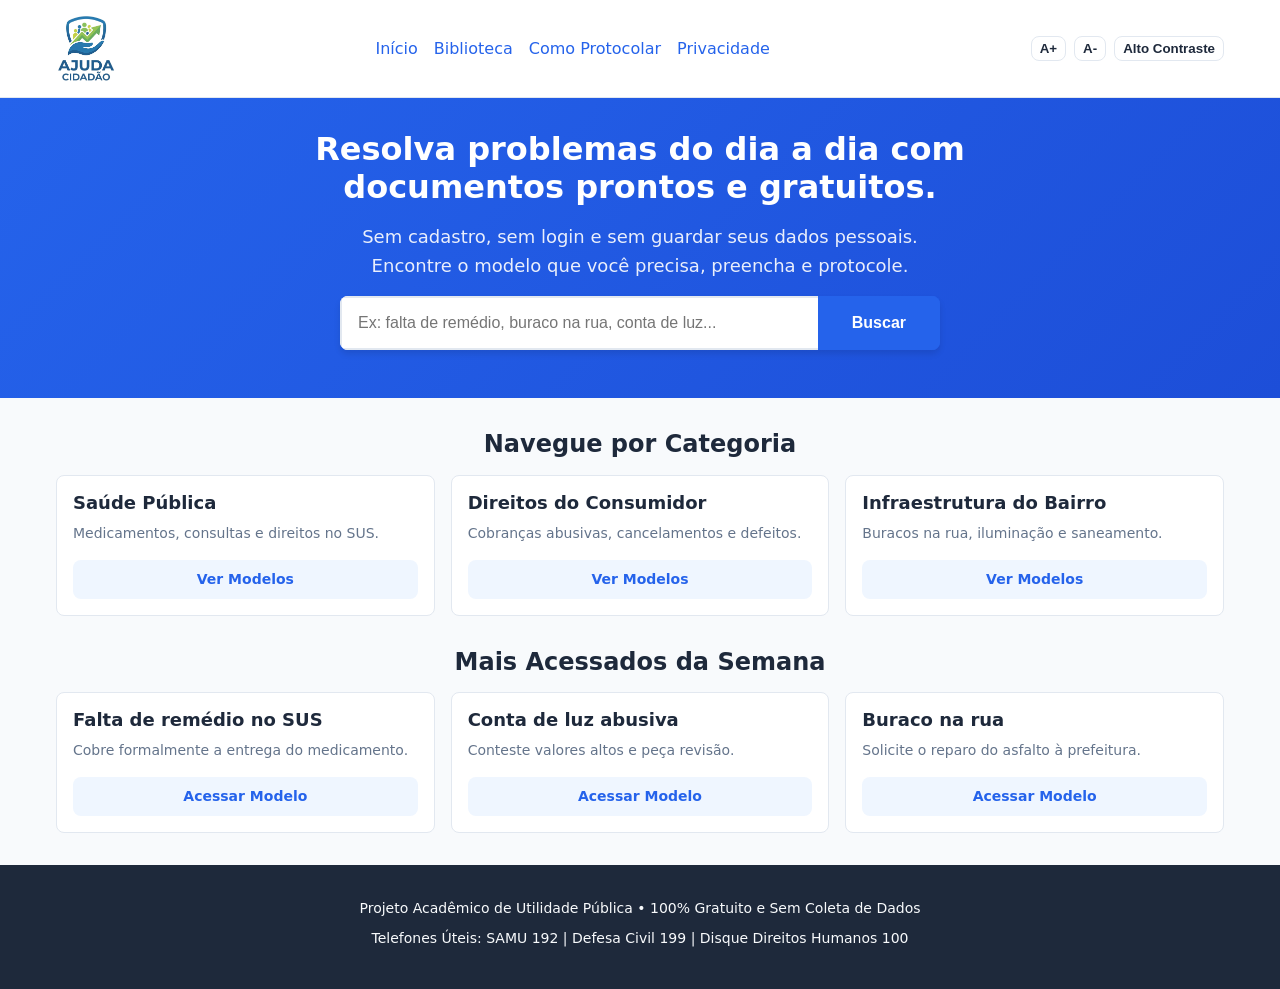
==== index.html @ ff30f955 "first commit" ====
<!DOCTYPE html>
<html lang="pt-BR">
<head>
    <meta charset="UTF-8">
    <meta name="viewport" content="width=device-width, initial-scale=1.0">
    <title>Ajuda Cidadão - Documentos Prontos e Gratuitos</title>
    <meta name="description" content="Resolva problemas do dia a dia com modelos de documentos prontos e gratuitos. Sem cadastro, sem juridiquês.">
    
    <!-- CSS -->
    <link rel="stylesheet" href="css/base.css">
    <link rel="stylesheet" href="css/layout.css">
    <link rel="stylesheet" href="css/componentes.css">
    <link rel="stylesheet" href="css/home.css">
</head>
<body>

    <!-- CABEÇALHO PADRÃO -->
    <header class="cabecalho">
        <div class="cabecalho-conteudo">
            <a href="index.html" class="logo" aria-label="Página inicial do Ajuda Cidadão">
                <img src="assets/icons/logo.jpg" alt="Ajuda Cidadão" class="logo-img">
            </a>
            
            <nav class="menu-principal" aria-label="Navegação principal">
                <a href="index.html">Início</a>
                <a href="biblioteca.html">Biblioteca</a>
                <a href="guia-protocolo.html">Como Protocolar</a>
                <a href="sobre.html">Privacidade</a>
            </nav>

            <div class="barra-acessibilidade" aria-label="Controles de acessibilidade">
                <button id="btn-aumentar-fonte" title="Aumentar fonte">A+</button>
                <button id="btn-diminuir-fonte" title="Diminuir fonte">A-</button>
                <button id="btn-alto-contraste" title="Alternar alto contraste">Alto Contraste</button>
            </div>
        </div>
    </header>

    <!-- CONTEÚDO PRINCIPAL -->
    <main>
        <!-- SEÇÃO HERO -->
        <section class="hero">
            <h1>Resolva problemas do dia a dia com documentos prontos e gratuitos.</h1>
            <p>Sem cadastro, sem login e sem guardar seus dados pessoais. Encontre o modelo que você precisa, preencha e protocole.</p>
            
            <div class="busca-container">
                <label for="campo-busca" class="sr-only">O que você precisa resolver?</label>
                <input type="text" id="campo-busca" placeholder="Ex: falta de remédio, buraco na rua, conta de luz...">
                <button type="button" aria-label="Buscar">Buscar</button>
            </div>
        </section>

        <!-- SEÇÃO DE CATEGORIAS -->
        <h2 class="secao-titulo">Navegue por Categoria</h2>
        <section class="grid-categorias">
            <a href="biblioteca.html?cat=saude" class="card">
                <h3>Saúde Pública</h3>
                <p>Medicamentos, consultas e direitos no SUS.</p>
                <span class="btn-card">Ver Modelos</span>
            </a>
            <a href="biblioteca.html?cat=consumidor" class="card">
                <h3>Direitos do Consumidor</h3>
                <p>Cobranças abusivas, cancelamentos e defeitos.</p>
                <span class="btn-card">Ver Modelos</span>
            </a>
            <a href="biblioteca.html?cat=bairro" class="card">
                <h3>Infraestrutura do Bairro</h3>
                <p>Buracos na rua, iluminação e saneamento.</p>
                <span class="btn-card">Ver Modelos</span>
            </a>
        </section>

        <!-- SEÇÃO MAIS ACESSADOS -->
        <h2 class="secao-titulo">Mais Acessados da Semana</h2>
        <section class="grid-atalhos">
            <a href="documento.html?id=saude-medicamento-sus" class="card">
                <h3>Falta de remédio no SUS</h3>
                <p>Cobre formalmente a entrega do medicamento.</p>
                <span class="btn-card">Acessar Modelo</span>
            </a>
            <a href="documento.html?id=consumidor-cobranca-abusiva" class="card">
                <h3>Conta de luz abusiva</h3>
                <p>Conteste valores altos e peça revisão.</p>
                <span class="btn-card">Acessar Modelo</span>
            </a>
            <a href="documento.html?id=bairro-tapa-buraco" class="card">
                <h3>Buraco na rua</h3>
                <p>Solicite o reparo do asfalto à prefeitura.</p>
                <span class="btn-card">Acessar Modelo</span>
            </a>
        </section>

    </main>

    <!-- RODAPÉ PADRÃO -->
    <footer class="rodape">
        <p>Projeto Acadêmico de Utilidade Pública • 100% Gratuito e Sem Coleta de Dados</p>
        <p>Telefones Úteis: SAMU 192 | Defesa Civil 199 | Disque Direitos Humanos 100</p>
    </footer>

    <!-- JS -->
    <script src="js/app.js"></script>
    <script src="js/home.js"></script>
</body>
</body>
</html>
---- css/base.css ----
/* ================================================================
   BASE — RESET E ESTILOS FUNDAMENTAIS
   
   O que faz: Padroniza a aparência entre navegadores e define regras
              básicas de acessibilidade e leitura.
   Depende de: variaveis.css
   Mexe em: Todo o DOM do site.
   ================================================================ */

@import url('variaveis.css');

/* Reset básico */
*, *::before, *::after {
  box-sizing: border-box;
  margin: 0;
  padding: 0;
}

/* Rolagem suave e fonte base */
html {
  scroll-behavior: smooth;
  font-size: 16px; /* Base para o A+ e A- */
}

body {
  font-family: var(--fonte-base);
  color: var(--cor-texto);
  background-color: var(--cor-fundo);
  line-height: 1.6;
  -webkit-font-smoothing: antialiased;
}

/* Acessibilidade: Foco visível para navegação por teclado */
:focus-visible {
  outline: 3px solid var(--cor-primaria);
  outline-offset: 2px;
}

/* Elementos de mídia não vazam do container */
img, svg {
  max-width: 100%;
  display: block;
}

/* Links básicos */
a {
  color: var(--cor-primaria);
  text-decoration: none;
}
a:hover {
  text-decoration: underline;
}

/* Títulos */
h1, h2, h3, h4 {
  line-height: 1.2;
  color: var(--cor-texto);
  margin-bottom: var(--espaco-pequeno);
}

/* Acessibilidade: Esconde visualmente, mas mantém para leitores de tela */
.sr-only {
  position: absolute;
  width: 1px;
  height: 1px;
  padding: 0;
  margin: -1px;
  overflow: hidden;
  clip: rect(0, 0, 0, 0);
  white-space: nowrap;
  border-width: 0;
}
---- css/layout.css ----
/* ================================================================
   LAYOUT — ESTRUTURA E POSICIONAMENTO
   
   O que faz: Organiza o cabeçalho, o rodapé e o container principal.
              Define a grade responsiva (Mobile-First).
   Depende de: variaveis.css
   Mexe em: Estrutura das 5 páginas.
   ================================================================ */

/* Cabeçalho */
.cabecalho {
  background-color: var(--cor-fundo-caixa);
  border-bottom: 1px solid var(--cor-borda);
  position: sticky;
  top: 0;
  z-index: 100;
}

.cabecalho-conteudo {
  max-width: 1200px;
  margin: 0 auto;
  padding: var(--espaco-medio);
  display: flex;
  flex-direction: column; /* Mobile-first: empilha no celular */
  gap: var(--espaco-medio);
  align-items: center;
}

@media (min-width: 768px) {
  .cabecalho-conteudo {
    flex-direction: row; /* Desktop: alinha em linha */
    justify-content: space-between;
  }
}

.menu-principal {
  display: flex;
  flex-wrap: wrap;
  justify-content: center;
  gap: var(--espaco-medio);
}

.rodape {
  background-color: var(--cor-texto);
  color: var(--cor-fundo);
  text-align: center;
  padding: var(--espaco-grande) var(--espaco-medio);
  margin-top: var(--espaco-grande);
  font-size: 0.875rem;
}

.rodape p {
  margin-bottom: var(--espaco-pequeno);
}

/* Container Principal (para as outras páginas) */
.container {
  max-width: 1200px;
  margin: 0 auto;
  padding: var(--espaco-grande) var(--espaco-medio);
}
---- css/componentes.css ----
/* ================================================================
   COMPONENTES — ELEMENTOS REUTILIZÁVEIS
   
   O que faz: Estiliza botões, inputs, a barra de acessibilidade e
              os cartões (cards) que serão usados em várias páginas.
   Depende de: variaveis.css
   Mexe em: Qualquer página que use esses componentes.
   ================================================================ */

/* Barra de Acessibilidade */
.barra-acessibilidade {
  display: flex;
  gap: var(--espaco-pequeno);
}

.barra-acessibilidade button {
  background: none;
  border: 1px solid var(--cor-borda);
  border-radius: var(--borda-arredondada);
  padding: 0.25rem 0.5rem;
  cursor: pointer;
  font-weight: bold;
  color: var(--cor-texto);
}

.barra-acessibilidade button:hover {
  background-color: var(--cor-primaria-clara);
  border-color: var(--cor-primaria);
}

/* Campo de Busca */
.busca-container {
  display: flex;
  width: 100%;
  max-width: 600px;
  margin: var(--espaco-medio) auto;
  box-shadow: 0 4px 6px rgba(0,0,0,0.1);
  border-radius: var(--borda-arredondada);
  overflow: hidden;
}

.busca-container input {
  flex: 1;
  padding: var(--espaco-medio);
  border: 2px solid var(--cor-borda);
  border-right: none;
  font-size: 1rem;
  outline: none;
}

.busca-container input:focus {
  border-color: var(--cor-primaria);
}

.busca-container button {
  background-color: var(--cor-primaria);
  color: white;
  border: 2px solid var(--cor-primaria);
  padding: 0 var(--espaco-grande);
  font-size: 1rem;
  font-weight: bold;
  cursor: pointer;
  transition: background 0.2s;
}

.busca-container button:hover {
  background-color: var(--cor-primaria-escura);
}

/* Cartões (Cards) */
.card {
  background-color: var(--cor-fundo-caixa);
  border: 1px solid var(--cor-borda);
  border-radius: var(--borda-arredondada);
  padding: var(--espaco-medio);
  transition: transform 0.2s, box-shadow 0.2s;
  display: flex;
  flex-direction: column;
}

.card:hover {
  transform: translateY(-4px);
  box-shadow: 0 10px 15px -3px rgba(0,0,0,0.1);
}

.card h3 {
  font-size: 1.125rem;
  margin-bottom: var(--espaco-pequeno);
}

.card p {
  color: var(--cor-texto-leve);
  font-size: 0.875rem;
  flex: 1; /* Empurra o botão para baixo */
  margin-bottom: var(--espaco-medio);
}

.card .btn-card {
  display: inline-block;
  background-color: var(--cor-primaria-clara);
  color: var(--cor-primaria);
  padding: var(--espaco-pequeno) var(--espaco-medio);
  border-radius: var(--borda-arredondada);
  font-weight: bold;
  font-size: 0.875rem;
  text-align: center;
}

.card .btn-card:hover {
  background-color: var(--cor-primaria);
  color: white;
  text-decoration: none;
}
/* =========================================
   LOGO DA MARCA
   ========================================= */
.logo {
  display: flex;
  align-items: center;
  text-decoration: none;
}

.logo-img {
  max-height: 65px; /* Ajuste este valor se achar a logo muito grande/pequena */
  width: auto;
  display: block;
}
---- css/home.css ----
/* ================================================================
   HOME — ESTILOS DA PÁGINA INICIAL
   
   O que faz: Dá o visual de destaque (Hero) e organiza as grades
              de categorias e atalhos da página index.html.
   Depende de: variaveis.css, layout.css, componentes.css
   Mexe em: index.html
   ================================================================ */

.hero {
  background: linear-gradient(135deg, var(--cor-primaria) 0%, var(--cor-primaria-escura) 100%);
  color: white;
  padding: var(--espaco-grande) var(--espaco-medio);
  text-align: center;
}

.hero h1 {
  color: white;
  font-size: 2rem;
  max-width: 800px;
  margin: 0 auto var(--espaco-medio) auto;
}

.hero p {
  font-size: 1.125rem;
  max-width: 600px;
  margin: 0 auto;
  opacity: 0.9;
}

.secao-titulo {
  text-align: center;
  margin: var(--espaco-grande) 0 var(--espaco-medio) 0;
  font-size: 1.5rem;
}

/* Grades de Categorias e Atalhos */
.grid-categorias, .grid-atalhos {
  display: grid;
  grid-template-columns: 1fr; /* Mobile: 1 coluna */
  gap: var(--espaco-medio);
  max-width: 1200px;
  margin: 0 auto;
  padding: 0 var(--espaco-medio);
}

@media (min-width: 768px) {
  .grid-categorias { grid-template-columns: repeat(3, 1fr); }
  .grid-atalhos { grid-template-columns: repeat(3, 1fr); }
}
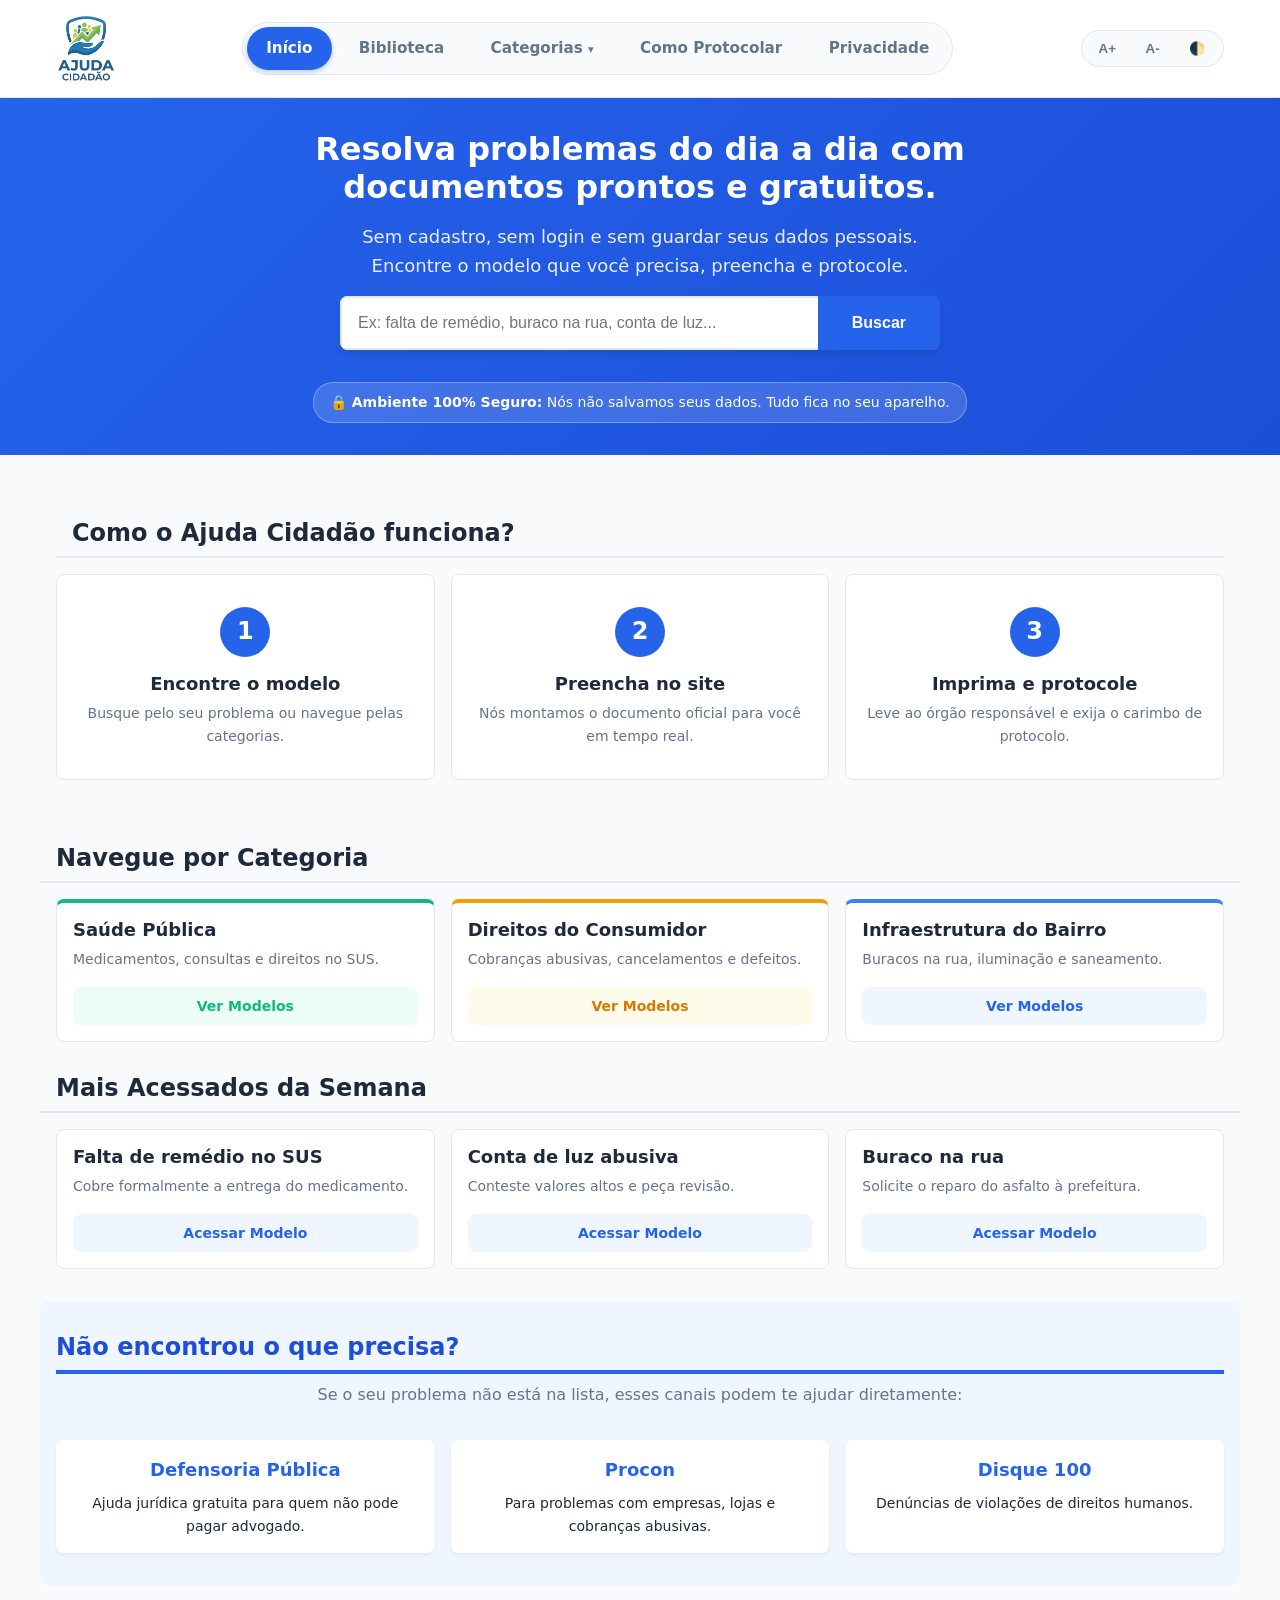
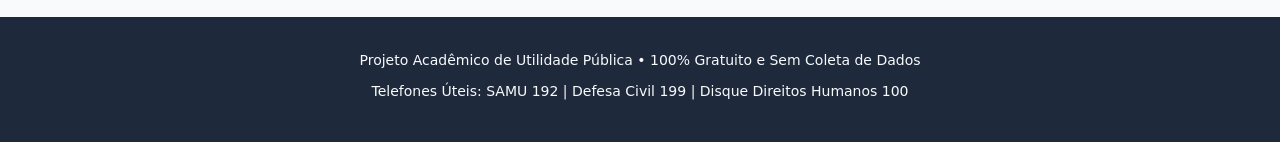
==== commit 4dbcbbf5: "docs: criado arquivo Alfa de continuidade do projeto, e ajustes do site, menu e bugs." ====
--- a/index.html
+++ b/index.html
@@ -15,23 +15,55 @@
 <body>
 
     <!-- CABEÇALHO PADRÃO -->
-    <header class="cabecalho">
+    <header class="cabecalho no-print">
         <div class="cabecalho-conteudo">
             <a href="index.html" class="logo" aria-label="Página inicial do Ajuda Cidadão">
                 <img src="assets/icons/logo.jpg" alt="Ajuda Cidadão" class="logo-img">
             </a>
             
             <nav class="menu-principal" aria-label="Navegação principal">
-                <a href="index.html">Início</a>
-                <a href="biblioteca.html">Biblioteca</a>
-                <a href="guia-protocolo.html">Como Protocolar</a>
-                <a href="sobre.html">Privacidade</a>
+                <!-- O JS vai adicionar a classe 'ativo' automaticamente -->
+                <a href="index.html" class="menu-link">Início</a>
+                <a href="biblioteca.html" class="menu-link">Biblioteca</a>
+                
+                <button class="menu-mega-btn" aria-haspopup="true" aria-expanded="false">
+                    Categorias <span class="seta">▾</span>
+                </button>
+                
+                <a href="guia-protocolo.html" class="menu-link">Como Protocolar</a>
+                <a href="sobre.html" class="menu-link">Privacidade</a>
             </nav>
 
             <div class="barra-acessibilidade" aria-label="Controles de acessibilidade">
                 <button id="btn-aumentar-fonte" title="Aumentar fonte">A+</button>
                 <button id="btn-diminuir-fonte" title="Diminuir fonte">A-</button>
-                <button id="btn-alto-contraste" title="Alternar alto contraste">Alto Contraste</button>
+                <button id="btn-alto-contraste" title="Alternar alto contraste">🌓</button>
+            </div>
+        </div>
+
+        <!-- MEGA MENU (Full-Width) -->
+        <div class="mega-menu" id="mega-menu">
+            <div class="mega-menu-conteudo">
+                <div class="mega-coluna">
+                    <h3><a href="biblioteca.html?cat=saude">Saúde Pública</a></h3>
+                    <p>Medicamentos, consultas e direitos no SUS.</p>
+                </div>
+                <div class="mega-coluna">
+                    <h3><a href="biblioteca.html?cat=consumidor">Direitos do Consumidor</a></h3>
+                    <p>Cobranças abusivas, cancelamentos e defeitos.</p>
+                </div>
+                <div class="mega-coluna">
+                    <h3><a href="biblioteca.html?cat=bairro">Infraestrutura do Bairro</a></h3>
+                    <p>Buracos na rua, iluminação e saneamento.</p>
+                </div>
+                <div class="mega-coluna">
+                    <h3><a href="biblioteca.html?cat=educacao">Educação e Creches</a></h3>
+                    <p>Vagas em creches e escolas municipais.</p>
+                </div>
+                <div class="mega-coluna">
+                    <h3><a href="biblioteca.html?cat=habitacao">Habitação e Isenções</a></h3>
+                    <p>Isenção de IPTU, contratos e direitos.</p>
+                </div>
             </div>
         </div>
     </header>
@@ -48,22 +80,48 @@
                 <input type="text" id="campo-busca" placeholder="Ex: falta de remédio, buraco na rua, conta de luz...">
                 <button type="button" aria-label="Buscar">Buscar</button>
             </div>
+            
+            <div class="selo-privacidade">
+                🔒 <strong>Ambiente 100% Seguro:</strong> Nós não salvamos seus dados. Tudo fica no seu aparelho.
+            </div>
+        </section>
+
+        <!-- SEÇÃO COMO FUNCIONA -->
+        <section class="como-funciona">
+            <h2 class="secao-titulo">Como o Ajuda Cidadão funciona?</h2>
+            <div class="grid-passos">
+                <div class="passo">
+                    <div class="passo-icone">1</div>
+                    <h3>Encontre o modelo</h3>
+                    <p>Busque pelo seu problema ou navegue pelas categorias.</p>
+                </div>
+                <div class="passo">
+                    <div class="passo-icone">2</div>
+                    <h3>Preencha no site</h3>
+                    <p>Nós montamos o documento oficial para você em tempo real.</p>
+                </div>
+                <div class="passo">
+                    <div class="passo-icone">3</div>
+                    <h3>Imprima e protocole</h3>
+                    <p>Leve ao órgão responsável e exija o carimbo de protocolo.</p>
+                </div>
+            </div>
         </section>
 
         <!-- SEÇÃO DE CATEGORIAS -->
         <h2 class="secao-titulo">Navegue por Categoria</h2>
         <section class="grid-categorias">
-            <a href="biblioteca.html?cat=saude" class="card">
+            <a href="biblioteca.html?cat=saude" class="card card-saude">
                 <h3>Saúde Pública</h3>
                 <p>Medicamentos, consultas e direitos no SUS.</p>
                 <span class="btn-card">Ver Modelos</span>
             </a>
-            <a href="biblioteca.html?cat=consumidor" class="card">
+            <a href="biblioteca.html?cat=consumidor" class="card card-consumidor">
                 <h3>Direitos do Consumidor</h3>
                 <p>Cobranças abusivas, cancelamentos e defeitos.</p>
                 <span class="btn-card">Ver Modelos</span>
             </a>
-            <a href="biblioteca.html?cat=bairro" class="card">
+            <a href="biblioteca.html?cat=bairro" class="card card-bairro">
                 <h3>Infraestrutura do Bairro</h3>
                 <p>Buracos na rua, iluminação e saneamento.</p>
                 <span class="btn-card">Ver Modelos</span>
@@ -90,6 +148,25 @@
             </a>
         </section>
 
+        <!-- SEÇÃO DE AJUDA ADICIONAL -->
+        <section class="ajuda-adicional">
+            <h2>Não encontrou o que precisa?</h2>
+            <p>Se o seu problema não está na lista, esses canais podem te ajudar diretamente:</p>
+            <div class="grid-contatos">
+                <div class="contato-card">
+                    <strong>Defensoria Pública</strong>
+                    <p>Ajuda jurídica gratuita para quem não pode pagar advogado.</p>
+                </div>
+                <div class="contato-card">
+                    <strong>Procon</strong>
+                    <p>Para problemas com empresas, lojas e cobranças abusivas.</p>
+                </div>
+                <div class="contato-card">
+                    <strong>Disque 100</strong>
+                    <p>Denúncias de violações de direitos humanos.</p>
+                </div>
+            </div>
+        </section>
     </main>
 
     <!-- RODAPÉ PADRÃO -->
@@ -100,7 +177,9 @@
 
     <!-- JS -->
     <script src="js/app.js"></script>
+    <script src="js/menu.js"></script>
     <script src="js/home.js"></script>
+    <script src="js/animacoes.js"></script>
 </body>
 </body>
 </html>
--- a/css/base.css
+++ b/css/base.css
@@ -69,4 +69,16 @@
   clip: rect(0, 0, 0, 0);
   white-space: nowrap;
   border-width: 0;
+}
+
+/* Animações de Scroll */
+.animar-scroll {
+  opacity: 0;
+  transform: translateY(30px);
+  transition: opacity 0.6s ease-out, transform 0.6s ease-out;
+}
+
+.animar-scroll.visivel {
+  opacity: 1;
+  transform: translateY(0);
 }
--- a/css/layout.css
+++ b/css/layout.css
@@ -26,10 +26,18 @@
   align-items: center;
 }
 
-@media (min-width: 768px) {
+/* No celular, os menus ficam empilhados mas com respiro */
+.cabecalho-conteudo {
+  display: flex;
+  flex-direction: column;
+  align-items: center;
+  gap: 1rem;
+}
+
+@media (min-width: 992px) {
   .cabecalho-conteudo {
-    flex-direction: row; /* Desktop: alinha em linha */
-    justify-content: space-between;
+    flex-direction: row; 
+    justify-content: space-between; /* Logo na esquerda, menu no centro, acessibilidade na direita */
   }
 }
 
@@ -37,7 +45,11 @@
   display: flex;
   flex-wrap: wrap;
   justify-content: center;
-  gap: var(--espaco-medio);
+  gap: 0.25rem; /* Espaço menor entre os links */
+  background-color: var(--cor-fundo);
+  padding: 0.25rem;
+  border-radius: 50px; /* Formato de pílula */
+  border: 1px solid var(--cor-borda);
 }
 
 .rodape {
--- a/css/componentes.css
+++ b/css/componentes.css
@@ -7,25 +7,56 @@
    Mexe em: Qualquer página que use esses componentes.
    ================================================================ */
 
-/* Barra de Acessibilidade */
+/* =========================================
+   ESTILOS DO MENU E ACESSIBILIDADE
+   ========================================= */
+
+.menu-principal a {
+  padding: 0.6rem 1.2rem;
+  border-radius: 50px; /* Botões arredondados */
+  font-weight: 600;
+  font-size: 0.95rem;
+  color: var(--cor-texto-leve);
+  text-decoration: none;
+  transition: all 0.3s ease;
+}
+
+.menu-principal a:hover {
+  color: var(--cor-primaria-escura);
+  background-color: var(--cor-primaria-clara);
+}
+
+/* Página Ativa (O visual de selecionado) */
+.menu-principal a.ativo {
+  background-color: var(--cor-primaria);
+  color: white;
+  box-shadow: 0 2px 5px rgba(37, 99, 235, 0.3); /* Sombra azul suave */
+}
+
+/* Barra de Acessibilidade Moderna */
 .barra-acessibilidade {
   display: flex;
-  gap: var(--espaco-pequeno);
+  gap: 0.25rem;
+  background-color: var(--cor-fundo);
+  padding: 0.25rem;
+  border-radius: 50px;
+  border: 1px solid var(--cor-borda);
 }
 
 .barra-acessibilidade button {
-  background: none;
-  border: 1px solid var(--cor-borda);
-  border-radius: var(--borda-arredondada);
-  padding: 0.25rem 0.5rem;
+  background: transparent;
+  border: none;
+  border-radius: 50px;
+  padding: 0.4rem 0.8rem;
   cursor: pointer;
   font-weight: bold;
-  color: var(--cor-texto);
+  color: var(--cor-texto-leve);
+  transition: all 0.2s;
 }
 
 .barra-acessibilidade button:hover {
   background-color: var(--cor-primaria-clara);
-  border-color: var(--cor-primaria);
+  color: var(--cor-primaria-escura);
 }
 
 /* Campo de Busca */
@@ -76,6 +107,12 @@
   transition: transform 0.2s, box-shadow 0.2s;
   display: flex;
   flex-direction: column;
+  text-decoration: none; /* Remove o sublinhado padrão de link */
+}
+
+/* Garante que o sublinhado não apareça nem ao passar o mouse */
+.card:hover, .card * {
+  text-decoration: none !important;
 }
 
 .card:hover {
@@ -124,4 +161,120 @@
   max-height: 65px; /* Ajuste este valor se achar a logo muito grande/pequena */
   width: auto;
   display: block;
+}
+
+/* =========================================
+   MENU PRINCIPAL E MEGA MENU
+   ========================================= */
+
+.menu-principal {
+  display: flex;
+  align-items: center;
+  gap: 0.5rem;
+}
+
+.menu-link, .menu-mega-btn {
+  padding: 0.6rem 1.2rem;
+  border-radius: 50px;
+  font-weight: 600;
+  font-size: 0.95rem;
+  color: var(--cor-texto-leve);
+  text-decoration: none;
+  transition: all 0.3s ease;
+  background: transparent;
+  border: none;
+  cursor: pointer;
+  font-family: inherit;
+}
+
+.menu-link:hover, .menu-mega-btn:hover {
+  color: var(--cor-primaria-escura);
+  background-color: var(--cor-primaria-clara);
+}
+
+/* Página Ativa (Controlada pelo JS agora) */
+.menu-link.ativo {
+  background-color: var(--cor-primaria);
+  color: white;
+  box-shadow: 0 2px 5px rgba(37, 99, 235, 0.3);
+}
+
+.seta {
+  font-size: 0.7rem;
+  transition: transform 0.3s;
+  display: inline-block;
+}
+
+.menu-mega-btn[aria-expanded="true"] .seta {
+  transform: rotate(180deg);
+}
+
+/* O MEGA MENU (Full-Width) */
+.mega-menu {
+  position: absolute;
+  top: 100%;
+  left: 0;
+  width: 100%;
+  background-color: var(--cor-fundo-caixa);
+  border-bottom: 1px solid var(--cor-borda);
+  box-shadow: 0 10px 15px -3px rgba(0,0,0,0.05);
+  
+  /* Animação inicial (escondido) */
+  opacity: 0;
+  visibility: hidden;
+  transform: translateY(-10px);
+  transition: all 0.3s ease;
+  z-index: 99;
+}
+
+.mega-menu.mostrar {
+  opacity: 1;
+  visibility: visible;
+  transform: translateY(0);
+}
+
+.mega-menu-conteudo {
+  max-width: 1200px;
+  margin: 0 auto;
+  padding: var(--espaco-grande) var(--espaco-medio);
+  display: grid;
+  grid-template-columns: repeat(1, 1fr); /* Mobile: 1 coluna */
+  gap: var(--espaco-grande);
+}
+
+@media (min-width: 768px) {
+  .mega-menu-conteudo {
+    grid-template-columns: repeat(3, 1fr); /* Desktop: 3 colunas */
+  }
+}
+
+@media (min-width: 1024px) {
+  .mega-menu-conteudo {
+    grid-template-columns: repeat(5, 1fr); /* Telas grandes: 5 colunas */
+  }
+}
+
+.mega-coluna h3 {
+  font-size: 1rem;
+  margin-bottom: 0.5rem;
+}
+
+.mega-coluna h3 a {
+  color: var(--cor-primaria);
+  text-decoration: none;
+  display: flex;
+  align-items: center;
+  gap: 0.5rem;
+}
+
+.mega-coluna h3 a:hover {
+  color: var(--cor-primaria-escura);
+  text-decoration: underline;
+}
+
+.mega-coluna p {
+  font-size: 0.875rem;
+  color: var(--cor-texto-leve);
+  line-height: 1.4;
+  margin: 0;
 }
--- a/css/home.css
+++ b/css/home.css
@@ -29,9 +29,15 @@
 }
 
 .secao-titulo {
-  text-align: center;
-  margin: var(--espaco-grande) 0 var(--espaco-medio) 0;
+  text-align: left;
+  /* Adiciona o max-width e o margin auto para alinhar com os cards */
+  max-width: 1200px;
+  margin: var(--espaco-grande) auto var(--espaco-medio) auto;
+  /* Adiciona o padding lateral para o texto não colar na borda no celular */
+  padding: 0 var(--espaco-medio) var(--espaco-pequeno) var(--espaco-medio);
   font-size: 1.5rem;
+  border-bottom: 2px solid var(--cor-borda);
+  color: var(--cor-texto);
 }
 
 /* Grades de Categorias e Atalhos */
@@ -47,4 +53,135 @@
 @media (min-width: 768px) {
   .grid-categorias { grid-template-columns: repeat(3, 1fr); }
   .grid-atalhos { grid-template-columns: repeat(3, 1fr); }
-}+}
+
+/* ================================================================
+   NOVAS SEÇÕES DA HOME (Privacidade, Como Funciona, Ajuda)
+   ================================================================ */
+
+/* Selo de Privacidade no Hero */
+.selo-privacidade {
+  display: inline-block;
+  background-color: rgba(255, 255, 255, 0.15);
+  border: 1px solid rgba(255, 255, 255, 0.3);
+  color: white;
+  padding: 0.5rem 1rem;
+  border-radius: 20px;
+  font-size: 0.875rem;
+  margin-top: var(--espaco-medio);
+  backdrop-filter: blur(4px);
+}
+
+/* Seção Como Funciona */
+.como-funciona {
+  max-width: 1200px;
+  margin: 0 auto;
+  padding: var(--espaco-grande) var(--espaco-medio);
+}
+
+.grid-passos {
+  display: grid;
+  grid-template-columns: 1fr;
+  gap: var(--espaco-medio);
+  margin-top: var(--espaco-medio);
+  text-align: center;
+}
+
+@media (min-width: 768px) {
+  .grid-passos {
+    grid-template-columns: repeat(3, 1fr);
+  }
+}
+
+.passo {
+  background-color: var(--cor-fundo-caixa);
+  padding: var(--espaco-grande) var(--espaco-medio);
+  border-radius: var(--borda-arredondada);
+  border: 1px solid var(--cor-borda);
+}
+
+.passo-icone {
+  width: 50px;
+  height: 50px;
+  background-color: var(--cor-primaria);
+  color: white;
+  font-size: 1.5rem;
+  font-weight: bold;
+  display: flex;
+  align-items: center;
+  justify-content: center;
+  border-radius: 50%;
+  margin: 0 auto var(--espaco-medio) auto;
+}
+
+.passo h3 {
+  font-size: 1.125rem;
+  margin-bottom: var(--espaco-pequeno);
+}
+
+.passo p {
+  color: var(--cor-texto-leve);
+  font-size: 0.875rem;
+}
+
+/* Seção de Ajuda Adicional */
+.ajuda-adicional {
+  max-width: 1200px;
+  margin: var(--espaco-grande) auto 0 auto;
+  padding: var(--espaco-grande) var(--espaco-medio);
+  background-color: var(--cor-primaria-clara);
+  border-radius: var(--borda-arredondada);
+  text-align: center;
+}
+
+.ajuda-adicional h2 {
+  color: var(--cor-primaria-escura);
+  margin-bottom: var(--espaco-pequeno);
+  text-align: left;
+  border-bottom: 4px solid var(--cor-primaria); /* Linha azul para combinar com a caixa */
+  padding-bottom: var(--espaco-pequeno);
+}
+
+.ajuda-adicional > p {
+  color: var(--cor-texto-leve);
+  margin-bottom: var(--espaco-grande);
+}
+
+.grid-contatos {
+  display: grid;
+  grid-template-columns: 1fr;
+  gap: var(--espaco-medio);
+}
+
+@media (min-width: 768px) {
+  .grid-contatos {
+    grid-template-columns: repeat(3, 1fr);
+  }
+}
+
+.contato-card {
+  background-color: var(--cor-fundo-caixa);
+  padding: var(--espaco-medio);
+  border-radius: var(--borda-arredondada);
+  box-shadow: 0 2px 4px rgba(0,0,0,0.05);
+}
+
+.contato-card strong {
+  display: block;
+  color: var(--cor-primaria);
+  font-size: 1.125rem;
+  margin-bottom: var(--espaco-pequeno);
+}
+
+.contato-card p {
+  font-size: 0.875rem;
+  color: var(--cor-texto);
+  margin-bottom: 0;
+}
+/* Cores de Destaque por Categoria */
+.card-saude { border-top: 4px solid #10b981; } /* Verde */
+.card-saude .btn-card { color: #10b981; background-color: #ecfdf5; }
+.card-consumidor { border-top: 4px solid #f59e0b; } /* Laranja */
+.card-consumidor .btn-card { color: #d97706; background-color: #fffbeb; }
+.card-bairro { border-top: 4px solid #3b82f6; } /* Azul */
+.card-bairro .btn-card { color: #2563eb; background-color: #eff6ff; }
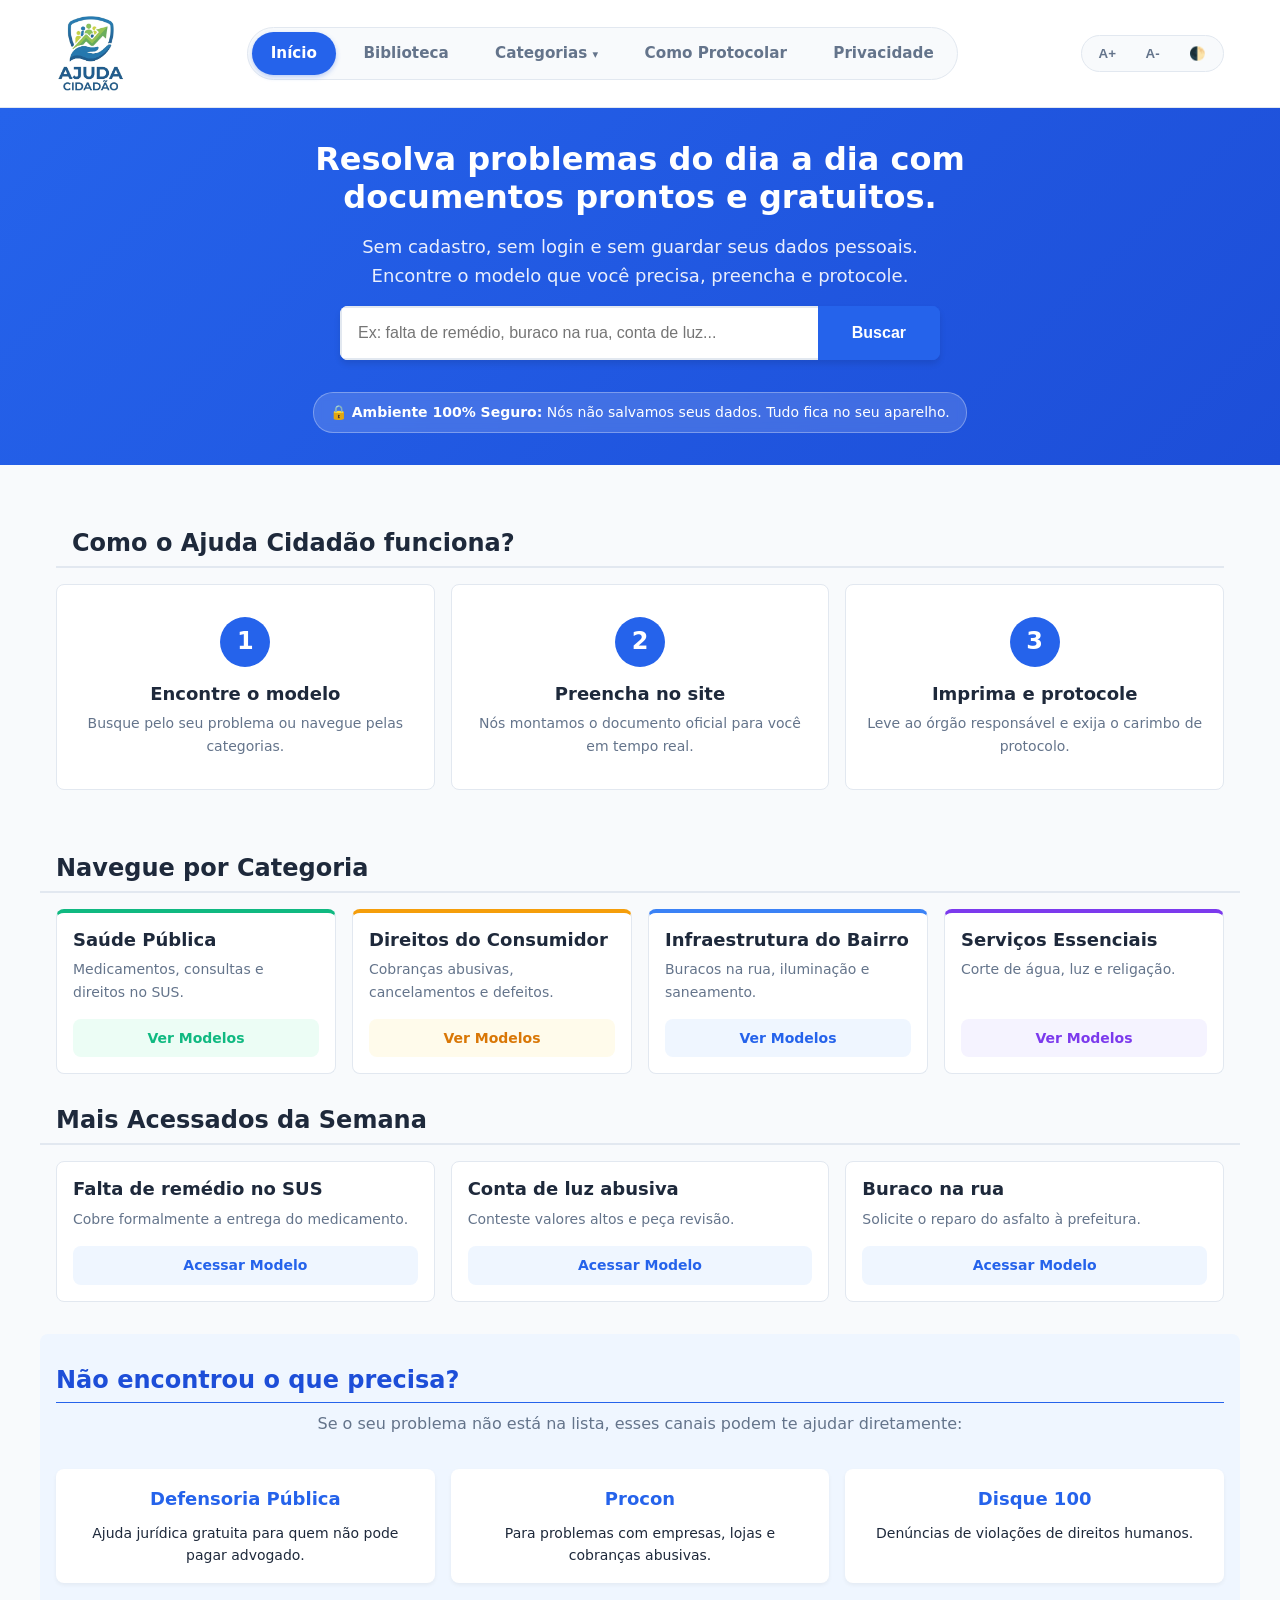
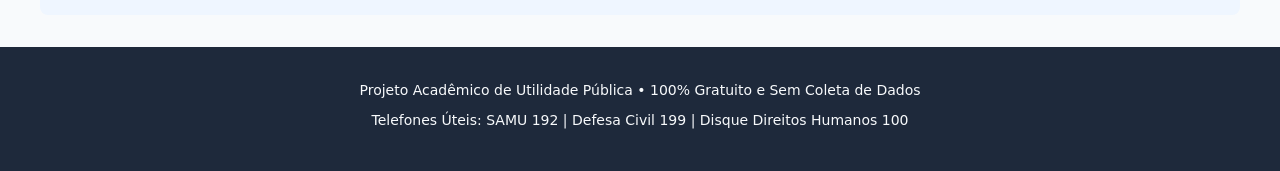
==== commit 68489825: "feat: expansão do acervo e criação de categorias - Adiciona 6 minutas: negativação indevida, produto" ====
--- a/index.html
+++ b/index.html
@@ -64,6 +64,14 @@
                     <h3><a href="biblioteca.html?cat=habitacao">Habitação e Isenções</a></h3>
                     <p>Isenção de IPTU, contratos e direitos.</p>
                 </div>
+                <div class="mega-coluna">
+                    <h3><a href="biblioteca.html?cat=servicos">Serviços Essenciais</a></h3>
+                    <p>Corte de água, luz e religação.</p>
+                </div>
+                <div class="mega-coluna">
+                    <h3><a href="biblioteca.html?cat=pequenas-causas">Pequenas Causas</a></h3>
+                    <p>Cobranças, acidentes e danos do dia a dia.</p>
+                </div>
             </div>
         </div>
     </header>
@@ -126,6 +134,11 @@
                 <p>Buracos na rua, iluminação e saneamento.</p>
                 <span class="btn-card">Ver Modelos</span>
             </a>
+            <a href="biblioteca.html?cat=servicos" class="card card-servicos">
+                <h3>Serviços Essenciais</h3>
+                <p>Corte de água, luz e religação.</p>
+                <span class="btn-card">Ver Modelos</span>
+            </a>
         </section>
 
         <!-- SEÇÃO MAIS ACESSADOS -->
@@ -181,5 +194,4 @@
     <script src="js/home.js"></script>
     <script src="js/animacoes.js"></script>
 </body>
-</body>
 </html>
--- a/css/componentes.css
+++ b/css/componentes.css
@@ -33,6 +33,14 @@
   box-shadow: 0 2px 5px rgba(37, 99, 235, 0.3); /* Sombra azul suave */
 }
 
+/* Correção de Acessibilidade: Alto Contraste */
+body.alto-contraste .menu-principal a.ativo,
+body.alto-contraste .busca-container button,
+body.alto-contraste .btn-imprimir,
+body.alto-contraste .btn-card {
+  color: #000000 !important; /* Texto preto no fundo amarelo */
+}
+
 /* Barra de Acessibilidade Moderna */
 .barra-acessibilidade {
   display: flex;
@@ -158,7 +166,7 @@
 }
 
 .logo-img {
-  max-height: 65px; /* Ajuste este valor se achar a logo muito grande/pequena */
+  max-height: 75px; /* Ajuste este valor se achar a logo muito grande/pequena */
   width: auto;
   display: block;
 }
@@ -250,7 +258,7 @@
 
 @media (min-width: 1024px) {
   .mega-menu-conteudo {
-    grid-template-columns: repeat(5, 1fr); /* Telas grandes: 5 colunas */
+    grid-template-columns: repeat(4, 1fr); /* Telas grandes: 2 linhas (4+3) */
   }
 }
 
--- a/css/home.css
+++ b/css/home.css
@@ -51,8 +51,12 @@
 }
 
 @media (min-width: 768px) {
-  .grid-categorias { grid-template-columns: repeat(3, 1fr); }
+  .grid-categorias { grid-template-columns: repeat(2, 1fr); }
   .grid-atalhos { grid-template-columns: repeat(3, 1fr); }
+}
+
+@media (min-width: 992px) {
+  .grid-categorias { grid-template-columns: repeat(4, 1fr); }
 }
 
 /* ================================================================
@@ -138,7 +142,7 @@
   color: var(--cor-primaria-escura);
   margin-bottom: var(--espaco-pequeno);
   text-align: left;
-  border-bottom: 4px solid var(--cor-primaria); /* Linha azul para combinar com a caixa */
+  border-bottom: 1px solid var(--cor-primaria); /* Linha azul para combinar com a caixa */
   padding-bottom: var(--espaco-pequeno);
 }
 
@@ -184,4 +188,8 @@
 .card-consumidor { border-top: 4px solid #f59e0b; } /* Laranja */
 .card-consumidor .btn-card { color: #d97706; background-color: #fffbeb; }
 .card-bairro { border-top: 4px solid #3b82f6; } /* Azul */
-.card-bairro .btn-card { color: #2563eb; background-color: #eff6ff; }+.card-bairro .btn-card { color: #2563eb; background-color: #eff6ff; }
+.card-servicos { border-top: 4px solid #7c3aed; } /* Roxo */
+.card-servicos .btn-card { color: #7c3aed; background-color: #f5f3ff; }
+.card-pequenas-causas { border-top: 4px solid #dc2626; } /* Vermelho */
+.card-pequenas-causas .btn-card { color: #dc2626; background-color: #fef2f2; }
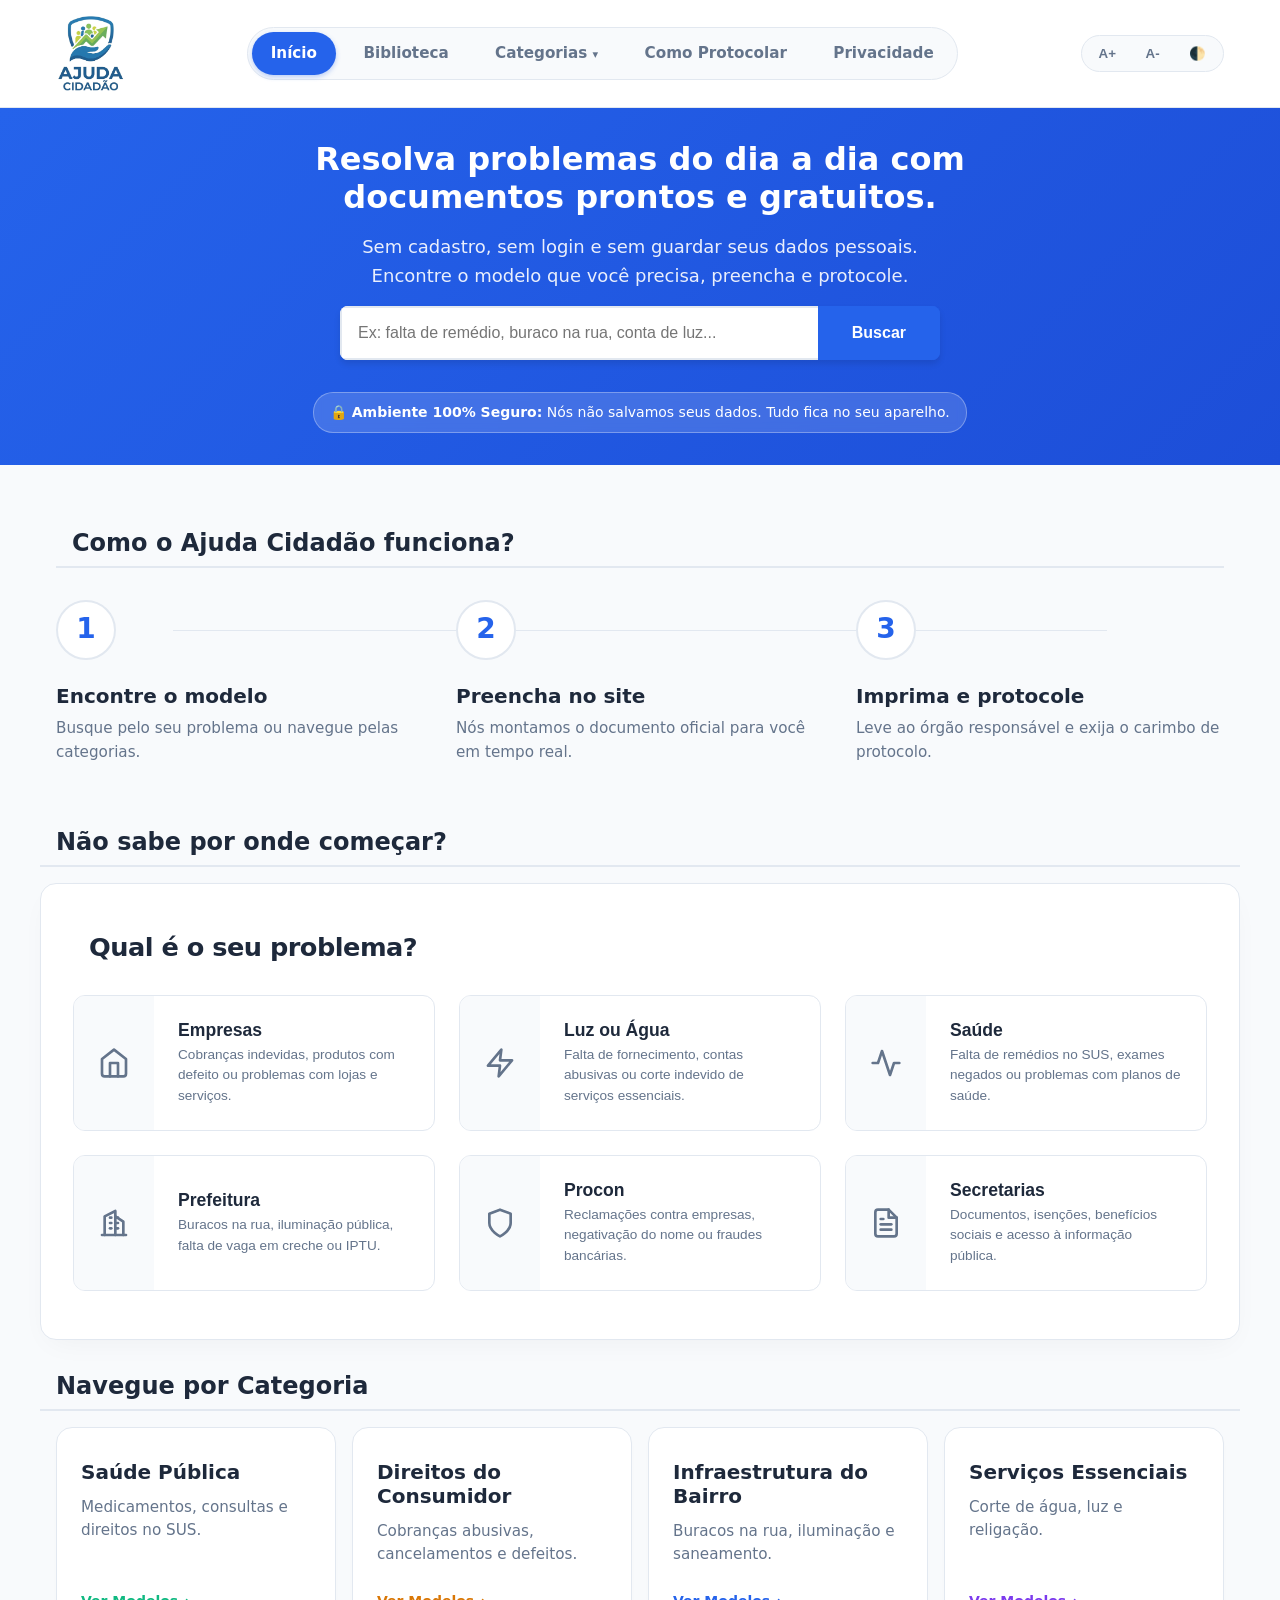
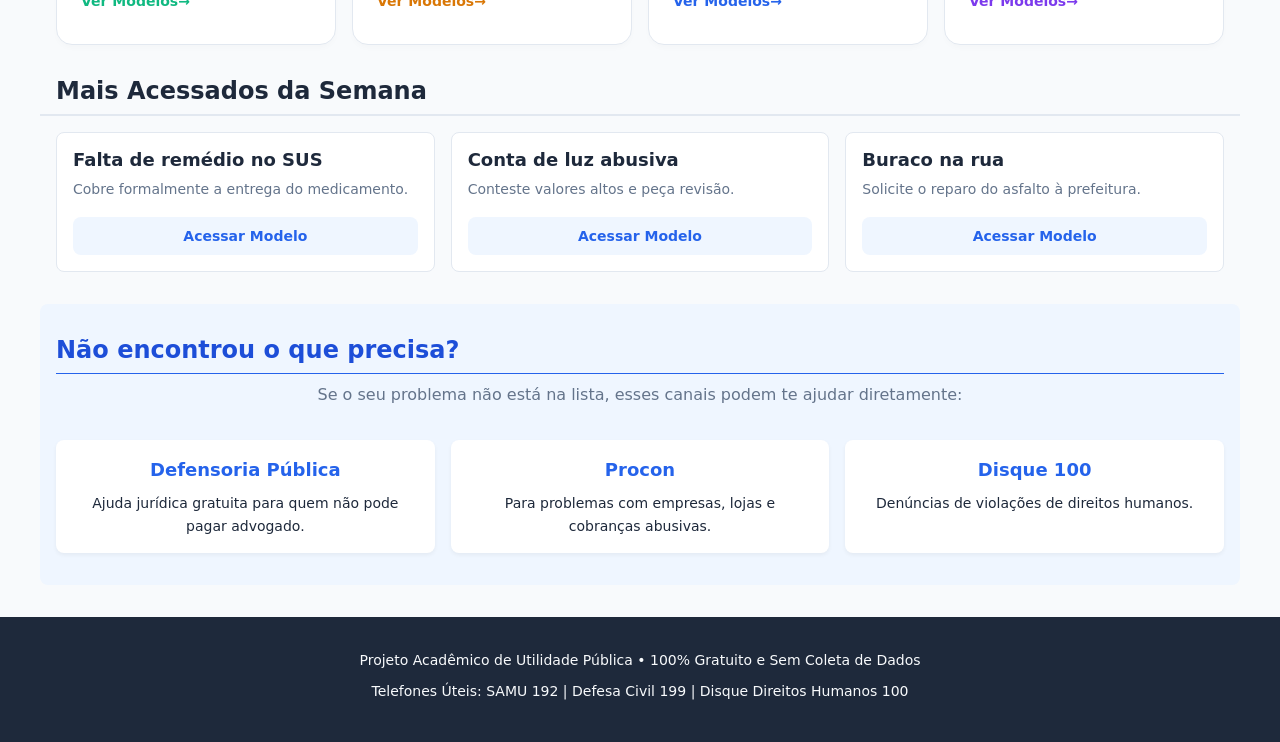
==== commit 334aa0c5: "feat(ux): implementa assistente de triagem, menu mobile e atualiza Alfa v1.1 - Adiciona Assistente d" ====
--- a/index.html
+++ b/index.html
@@ -11,6 +11,8 @@
     <link rel="stylesheet" href="css/layout.css">
     <link rel="stylesheet" href="css/componentes.css">
     <link rel="stylesheet" href="css/home.css">
+    <link rel="stylesheet" href="css/home.css">
+    <link rel="stylesheet" href="css/triagem.css">
 </head>
 <body>
 
@@ -21,7 +23,7 @@
                 <img src="assets/icons/logo.jpg" alt="Ajuda Cidadão" class="logo-img">
             </a>
             
-            <nav class="menu-principal" aria-label="Navegação principal">
+                <nav class="menu-principal" id="menu-principal" aria-label="Navegação principal">
                 <!-- O JS vai adicionar a classe 'ativo' automaticamente -->
                 <a href="index.html" class="menu-link">Início</a>
                 <a href="biblioteca.html" class="menu-link">Biblioteca</a>
@@ -39,6 +41,11 @@
                 <button id="btn-diminuir-fonte" title="Diminuir fonte">A-</button>
                 <button id="btn-alto-contraste" title="Alternar alto contraste">🌓</button>
             </div>
+
+            <!-- Botão Hamburger (Só aparece no celular) -->
+            <button class="menu-hamburger" aria-label="Abrir menu" aria-expanded="false" aria-controls="menu-principal">
+                <svg width="28" height="28" viewBox="0 0 24 24" fill="none" stroke="currentColor" stroke-width="2" stroke-linecap="round" stroke-linejoin="round"><line x1="3" y1="12" x2="21" y2="12"></line><line x1="3" y1="6" x2="21" y2="6"></line><line x1="3" y1="18" x2="21" y2="18"></line></svg>
+            </button>
         </div>
 
         <!-- MEGA MENU (Full-Width) -->
@@ -94,7 +101,7 @@
             </div>
         </section>
 
-        <!-- SEÇÃO COMO FUNCIONA -->
+                <!-- SEÇÃO COMO FUNCIONA -->
         <section class="como-funciona">
             <h2 class="secao-titulo">Como o Ajuda Cidadão funciona?</h2>
             <div class="grid-passos">
@@ -115,6 +122,15 @@
                 </div>
             </div>
         </section>
+
+        <!-- ASSISTENTE DE TRIAGEM -->
+        <h2 class="secao-titulo">Não sabe por onde começar?</h2>
+        <div class="container-triagem">
+            <div id="conteudo-triagem">
+                <!-- O JavaScript vai injetar as perguntas aqui -->
+                <p>Carregando assistente...</p>
+            </div>
+        </div>
 
         <!-- SEÇÃO DE CATEGORIAS -->
         <h2 class="secao-titulo">Navegue por Categoria</h2>
@@ -193,5 +209,6 @@
     <script src="js/menu.js"></script>
     <script src="js/home.js"></script>
     <script src="js/animacoes.js"></script>
+    <script src="js/triagem.js"></script>
 </body>
 </html>
--- a/css/layout.css
+++ b/css/layout.css
@@ -7,6 +7,16 @@
    Mexe em: Estrutura das 5 páginas.
    ================================================================ */
 
+body {
+  display: flex;
+  flex-direction: column;
+  min-height: 100vh;
+}
+
+main, .container {
+  flex: 1; /* Faz o conteúdo principal esticar e empurrar o rodapé para baixo */
+}
+
 /* Cabeçalho */
 .cabecalho {
   background-color: var(--cor-fundo-caixa);
@@ -70,4 +80,125 @@
   max-width: 1200px;
   margin: 0 auto;
   padding: var(--espaco-grande) var(--espaco-medio);
+}
+
+/* =========================================
+   MENU HAMBURGER E RESPONSIVIDADE DO CABEÇALHO
+   ========================================= */
+.menu-hamburger {
+  display: none; /* Escondido no desktop */
+  background: transparent;
+  border: none;
+  color: var(--cor-texto-leve);
+  cursor: pointer;
+  padding: 0.5rem;
+}
+
+@media (max-width: 991px) {
+  /* Alinha Logo, Acessibilidade e Hamburger na mesma linha */
+  .cabecalho-conteudo {
+    flex-direction: row;
+    justify-content: space-between;
+    padding: 0.5rem 1rem;
+  }
+
+  .logo { flex: 0 0 auto; }
+  .logo-img { max-height: 50px; }
+
+  /* Centraliza a barra de acessibilidade entre a logo e o menu */
+  .barra-acessibilidade {
+    margin: 0 auto; 
+  }
+
+  /* Mostra o botão hamburger */
+  .menu-hamburger {
+    display: block;
+  }
+
+  /* Transforma o menu principal em uma gaveta (dropdown) */
+  .menu-principal {
+    display: none; /* Esconde o menu normal */
+    position: absolute;
+    top: 100%;
+    left: 0;
+    width: 100%;
+    flex-direction: column;
+    background-color: var(--cor-fundo-caixa);
+    border-bottom: 1px solid var(--cor-borda);
+    box-shadow: 0 10px 15px -3px rgba(0,0,0,0.1);
+    padding: 1rem;
+    z-index: 999;
+    border-radius: 0; /* Tira o formato de pílula no celular */
+  }
+
+  /* Classe ativada pelo JS para abrir o menu */
+  .menu-principal.aberto {
+    display: flex;
+  }
+
+  /* Deixa os links com área de clique maior e alinhados à esquerda */
+  .menu-principal a, 
+  .menu-principal button {
+    width: 100%;
+    text-align: left;
+    padding: 1rem;
+    border-radius: 8px;
+    justify-content: space-between;
+  }
+}
+
+@media (max-width: 991px) {
+  /* Alinha Logo, Acessibilidade e Hamburger na mesma linha */
+  .cabecalho-conteudo {
+    flex-direction: row;
+    justify-content: space-between;
+    padding: 0.5rem 1rem;
+  }
+
+  .logo { flex: 0 0 auto; }
+  .logo-img { max-height: 50px; }
+
+  .barra-acessibilidade {
+    margin: 0 auto; 
+  }
+
+  /* Mostra o botão hamburger */
+  .menu-hamburger {
+    display: block;
+  }
+  
+  /* Impede que o clique no ícone SVG bugue o botão */
+  .menu-hamburger svg {
+    pointer-events: none;
+  }
+
+  /* Força o menu a esconder no celular por padrão */
+  .menu-principal {
+    display: none !important; /* O !important garante que ele esconda */
+    position: absolute;
+    top: 100%;
+    left: 0;
+    width: 100%;
+    flex-direction: column;
+    background-color: var(--cor-fundo-caixa);
+    border-bottom: 1px solid var(--cor-borda);
+    box-shadow: 0 10px 15px -3px rgba(0,0,0,0.1);
+    padding: 1rem;
+    z-index: 999;
+    border-radius: 0;
+  }
+
+  /* Força o menu a aparecer quando tem a classe 'aberto' */
+  .menu-principal.aberto {
+    display: flex !important;
+  }
+
+  .menu-principal a, 
+  .menu-principal button {
+    width: 100%;
+    text-align: left;
+    padding: 1rem;
+    border-radius: 8px;
+    justify-content: space-between;
+  }
 }
--- a/css/componentes.css
+++ b/css/componentes.css
@@ -232,7 +232,7 @@
   visibility: hidden;
   transform: translateY(-10px);
   transition: all 0.3s ease;
-  z-index: 99;
+  z-index: 1050;
 }
 
 .mega-menu.mostrar {
--- a/css/home.css
+++ b/css/home.css
@@ -86,46 +86,70 @@
 .grid-passos {
   display: grid;
   grid-template-columns: 1fr;
-  gap: var(--espaco-medio);
-  margin-top: var(--espaco-medio);
-  text-align: center;
+  gap: var(--espaco-grande);
+  margin-top: var(--espaco-grande);
+  text-align: left; /* Muda para alinhamento à esquerda, mais editorial */
 }
 
 @media (min-width: 768px) {
   .grid-passos {
     grid-template-columns: repeat(3, 1fr);
+    position: relative;
   }
+  
+  /* Linha sutil conectando os passos no desktop */
+  .grid-passos::before {
+    content: '';
+    position: absolute;
+    top: 30px;
+    left: 10%;
+    right: 10%;
+    height: 1px;
+    background-color: #e2e8f0;
+    z-index: -1;
+  }
 }
 
 .passo {
-  background-color: var(--cor-fundo-caixa);
-  padding: var(--espaco-grande) var(--espaco-medio);
-  border-radius: var(--borda-arredondada);
-  border: 1px solid var(--cor-borda);
+  background-color: transparent; /* Remove o fundo */
+  padding: 0;
+  border: none; /* Remove as bordas */
+  box-shadow: none;
 }
 
 .passo-icone {
-  width: 50px;
-  height: 50px;
-  background-color: var(--cor-primaria);
-  color: white;
-  font-size: 1.5rem;
-  font-weight: bold;
+  width: 60px;
+  height: 60px;
+  background-color: #ffffff; /* Fundo branco */
+  color: var(--cor-primaria); /* Número na cor de destaque */
+  font-size: 1.75rem;
+  font-weight: 800;
   display: flex;
   align-items: center;
   justify-content: center;
   border-radius: 50%;
-  margin: 0 auto var(--espaco-medio) auto;
+  border: 2px solid #e2e8f0; /* Borda fina em vez de fundo cheio */
+  margin: 0 0 1.5rem 0; /* Alinha à esquerda */
+  transition: all 0.3s ease;
+}
+
+.passo:hover .passo-icone {
+  border-color: var(--cor-primaria);
+  color: #ffffff;
+  background-color: var(--cor-primaria);
 }
 
 .passo h3 {
-  font-size: 1.125rem;
-  margin-bottom: var(--espaco-pequeno);
+  font-size: 1.25rem;
+  margin-bottom: 0.5rem;
+  color: var(--cor-texto);
+  font-weight: 700;
 }
 
 .passo p {
-  color: var(--cor-texto-leve);
-  font-size: 0.875rem;
+  color: #64748b;
+  font-size: 0.95rem;
+  line-height: 1.6;
 }
 
 /* Seção de Ajuda Adicional */
@@ -182,14 +206,78 @@
   color: var(--cor-texto);
   margin-bottom: 0;
 }
-/* Cores de Destaque por Categoria */
-.card-saude { border-top: 4px solid #10b981; } /* Verde */
-.card-saude .btn-card { color: #10b981; background-color: #ecfdf5; }
-.card-consumidor { border-top: 4px solid #f59e0b; } /* Laranja */
-.card-consumidor .btn-card { color: #d97706; background-color: #fffbeb; }
-.card-bairro { border-top: 4px solid #3b82f6; } /* Azul */
-.card-bairro .btn-card { color: #2563eb; background-color: #eff6ff; }
-.card-servicos { border-top: 4px solid #7c3aed; } /* Roxo */
-.card-servicos .btn-card { color: #7c3aed; background-color: #f5f3ff; }
-.card-pequenas-causas { border-top: 4px solid #dc2626; } /* Vermelho */
-.card-pequenas-causas .btn-card { color: #dc2626; background-color: #fef2f2; }+/* Categorias Refinadas (Sem tarja, foco no conteúdo) */
+.grid-categorias .card {
+  border: 1px solid #e2e8f0;
+  border-radius: 16px;
+  padding: 2rem 1.5rem;
+  background-color: #ffffff;
+  transition: all 0.3s ease;
+  box-shadow: 0 4px 6px -1px rgba(0,0,0,0.02);
+}
+
+.grid-categorias .card:hover {
+  border-color: #cbd5e1;
+  transform: translateY(-4px);
+  box-shadow: 0 12px 20px -8px rgba(0,0,0,0.08);
+}
+
+.grid-categorias .card h3 {
+  font-size: 1.25rem;
+  font-weight: 700;
+  margin-bottom: 0.75rem;
+  color: var(--cor-texto);
+}
+
+.grid-categorias .card p {
+  font-size: 0.95rem;
+  color: #64748b;
+  line-height: 1.5;
+  margin-bottom: 1.5rem;
+}
+
+/* Cores nos botões e fundo pastel no hover */
+.card-saude .btn-card { color: #10b981; }
+.card-saude:hover { border-color: #10b981; background-color: #ecfdf5; }
+.card-saude:hover .btn-card { color: #10b981; }
+
+.card-consumidor .btn-card { color: #d97706; }
+.card-consumidor:hover { border-color: #f59e0b; background-color: #ffeeda; }
+.card-consumidor:hover .btn-card { color: #d97706; }
+
+.card-bairro .btn-card { color: #2563eb; }
+.card-bairro:hover { border-color: #3b82f6; background-color: #eff6ff; }
+.card-bairro:hover .btn-card { color: #2563eb; }
+
+.card-servicos .btn-card { color: #7c3aed; }
+.card-servicos:hover { border-color: #7c3aed; background-color: #f5f3ff; }
+.card-servicos:hover .btn-card { color: #7c3aed; }
+
+.card-pequenas-causas .btn-card { color: #dc2626; }
+.card-pequenas-causas:hover { border-color: #dc2626; background-color: #fef2f2; }
+.card-pequenas-causas:hover .btn-card { color: #dc2626; }
+
+/* Deixa o botão 'Ver Modelos' mais limpo */
+.grid-categorias .btn-card {
+  background: transparent;
+  padding: 0;
+  font-weight: 600;
+  display: inline-flex;
+  align-items: center;
+}
+
+/* Ignora a regra azul padrão no hover */
+.grid-categorias .card:hover .btn-card {
+  background-color: transparent;
+}
+
+/* Traz a setinha de volta e cria a animação */
+.grid-categorias .btn-card::after {
+  content: ' →';
+  transition: transform 0.2s ease;
+}
+
+/* Faz a setinha deslizar para a direita no hover */
+.grid-categorias .card:hover .btn-card::after {
+  transform: translateX(4px);
+}
--- a/css/home.css
+++ b/css/home.css
@@ -86,46 +86,70 @@
 .grid-passos {
   display: grid;
   grid-template-columns: 1fr;
-  gap: var(--espaco-medio);
-  margin-top: var(--espaco-medio);
-  text-align: center;
+  gap: var(--espaco-grande);
+  margin-top: var(--espaco-grande);
+  text-align: left; /* Muda para alinhamento à esquerda, mais editorial */
 }
 
 @media (min-width: 768px) {
   .grid-passos {
     grid-template-columns: repeat(3, 1fr);
+    position: relative;
   }
+  
+  /* Linha sutil conectando os passos no desktop */
+  .grid-passos::before {
+    content: '';
+    position: absolute;
+    top: 30px;
+    left: 10%;
+    right: 10%;
+    height: 1px;
+    background-color: #e2e8f0;
+    z-index: -1;
+  }
 }
 
 .passo {
-  background-color: var(--cor-fundo-caixa);
-  padding: var(--espaco-grande) var(--espaco-medio);
-  border-radius: var(--borda-arredondada);
-  border: 1px solid var(--cor-borda);
+  background-color: transparent; /* Remove o fundo */
+  padding: 0;
+  border: none; /* Remove as bordas */
+  box-shadow: none;
 }
 
 .passo-icone {
-  width: 50px;
-  height: 50px;
-  background-color: var(--cor-primaria);
-  color: white;
-  font-size: 1.5rem;
-  font-weight: bold;
+  width: 60px;
+  height: 60px;
+  background-color: #ffffff; /* Fundo branco */
+  color: var(--cor-primaria); /* Número na cor de destaque */
+  font-size: 1.75rem;
+  font-weight: 800;
   display: flex;
   align-items: center;
   justify-content: center;
   border-radius: 50%;
-  margin: 0 auto var(--espaco-medio) auto;
+  border: 2px solid #e2e8f0; /* Borda fina em vez de fundo cheio */
+  margin: 0 0 1.5rem 0; /* Alinha à esquerda */
+  transition: all 0.3s ease;
+}
+
+.passo:hover .passo-icone {
+  border-color: var(--cor-primaria);
+  color: #ffffff;
+  background-color: var(--cor-primaria);
 }
 
 .passo h3 {
-  font-size: 1.125rem;
-  margin-bottom: var(--espaco-pequeno);
+  font-size: 1.25rem;
+  margin-bottom: 0.5rem;
+  color: var(--cor-texto);
+  font-weight: 700;
 }
 
 .passo p {
-  color: var(--cor-texto-leve);
-  font-size: 0.875rem;
+  color: #64748b;
+  font-size: 0.95rem;
+  line-height: 1.6;
 }
 
 /* Seção de Ajuda Adicional */
@@ -182,14 +206,78 @@
   color: var(--cor-texto);
   margin-bottom: 0;
 }
-/* Cores de Destaque por Categoria */
-.card-saude { border-top: 4px solid #10b981; } /* Verde */
-.card-saude .btn-card { color: #10b981; background-color: #ecfdf5; }
-.card-consumidor { border-top: 4px solid #f59e0b; } /* Laranja */
-.card-consumidor .btn-card { color: #d97706; background-color: #fffbeb; }
-.card-bairro { border-top: 4px solid #3b82f6; } /* Azul */
-.card-bairro .btn-card { color: #2563eb; background-color: #eff6ff; }
-.card-servicos { border-top: 4px solid #7c3aed; } /* Roxo */
-.card-servicos .btn-card { color: #7c3aed; background-color: #f5f3ff; }
-.card-pequenas-causas { border-top: 4px solid #dc2626; } /* Vermelho */
-.card-pequenas-causas .btn-card { color: #dc2626; background-color: #fef2f2; }+/* Categorias Refinadas (Sem tarja, foco no conteúdo) */
+.grid-categorias .card {
+  border: 1px solid #e2e8f0;
+  border-radius: 16px;
+  padding: 2rem 1.5rem;
+  background-color: #ffffff;
+  transition: all 0.3s ease;
+  box-shadow: 0 4px 6px -1px rgba(0,0,0,0.02);
+}
+
+.grid-categorias .card:hover {
+  border-color: #cbd5e1;
+  transform: translateY(-4px);
+  box-shadow: 0 12px 20px -8px rgba(0,0,0,0.08);
+}
+
+.grid-categorias .card h3 {
+  font-size: 1.25rem;
+  font-weight: 700;
+  margin-bottom: 0.75rem;
+  color: var(--cor-texto);
+}
+
+.grid-categorias .card p {
+  font-size: 0.95rem;
+  color: #64748b;
+  line-height: 1.5;
+  margin-bottom: 1.5rem;
+}
+
+/* Cores nos botões e fundo pastel no hover */
+.card-saude .btn-card { color: #10b981; }
+.card-saude:hover { border-color: #10b981; background-color: #ecfdf5; }
+.card-saude:hover .btn-card { color: #10b981; }
+
+.card-consumidor .btn-card { color: #d97706; }
+.card-consumidor:hover { border-color: #f59e0b; background-color: #ffeeda; }
+.card-consumidor:hover .btn-card { color: #d97706; }
+
+.card-bairro .btn-card { color: #2563eb; }
+.card-bairro:hover { border-color: #3b82f6; background-color: #eff6ff; }
+.card-bairro:hover .btn-card { color: #2563eb; }
+
+.card-servicos .btn-card { color: #7c3aed; }
+.card-servicos:hover { border-color: #7c3aed; background-color: #f5f3ff; }
+.card-servicos:hover .btn-card { color: #7c3aed; }
+
+.card-pequenas-causas .btn-card { color: #dc2626; }
+.card-pequenas-causas:hover { border-color: #dc2626; background-color: #fef2f2; }
+.card-pequenas-causas:hover .btn-card { color: #dc2626; }
+
+/* Deixa o botão 'Ver Modelos' mais limpo */
+.grid-categorias .btn-card {
+  background: transparent;
+  padding: 0;
+  font-weight: 600;
+  display: inline-flex;
+  align-items: center;
+}
+
+/* Ignora a regra azul padrão no hover */
+.grid-categorias .card:hover .btn-card {
+  background-color: transparent;
+}
+
+/* Traz a setinha de volta e cria a animação */
+.grid-categorias .btn-card::after {
+  content: ' →';
+  transition: transform 0.2s ease;
+}
+
+/* Faz a setinha deslizar para a direita no hover */
+.grid-categorias .card:hover .btn-card::after {
+  transform: translateX(4px);
+}
--- a/css/triagem.css
+++ b/css/triagem.css
@@ -0,0 +1,243 @@
+/* ================================================================
+   TRIAGEM — ESTILOS DO ASSISTENTE (WIZARD)
+   
+   O que faz: Estiliza a caixa do assistente na Home, incluindo o grid
+              inicial com ícones e a lista editorial de sub-opções.
+   Depende de: variaveis.css
+   Mexe em: index.html (via classes geradas pelo JS)
+   ================================================================ */
+
+.container-triagem {
+  background-color: #ffffff;
+  border: 1px solid #e2e8f0;
+  border-radius: 16px;
+  padding: 3rem 2rem;
+  max-width: 1200px; 
+  width: calc(100% - (var(--espaco-medio) * 2));
+  margin: 0 auto var(--espaco-grande) auto;
+  text-align: center;
+  box-shadow: 0 10px 30px -10px rgba(0, 0, 0, 0.05);
+}
+
+.triagem-pergunta {
+  font-size: 1.6rem;
+  color: #1e293b;
+  margin-bottom: 2rem;
+  font-weight: 700;
+  letter-spacing: -0.5px;
+  text-align: left; /* Título à esquerda para combinar com a lista */
+  padding-left: 1rem;
+}
+
+/* --- GRID DA TELA INICIAL --- */
+.triagem-grid {
+  display: grid;
+  grid-template-columns: 1fr;
+  gap: 1.5rem;
+  text-align: left;
+}
+
+@media (min-width: 768px) {
+  .triagem-grid { grid-template-columns: repeat(2, 1fr); }
+}
+
+@media (min-width: 992px) {
+  .triagem-grid { grid-template-columns: repeat(3, 1fr); }
+}
+
+/* Card com Ícone Lateral (Tela Inicial) */
+.btn-grid {
+  display: flex;
+  align-items: stretch;
+  background-color: #ffffff;
+  border: 1px solid #e2e8f0;
+  border-radius: 12px;
+  cursor: pointer;
+  transition: all 0.2s ease;
+  text-align: left;
+  overflow: hidden;
+}
+
+.btn-grid:hover, .btn-grid:focus {
+  border-color: var(--cor-primaria);
+  box-shadow: 0 4px 12px rgba(37, 99, 235, 0.08);
+  transform: translateY(-2px);
+  outline: none;
+}
+
+.btn-grid-icone {
+  color: #64748b;
+  background-color: #f8fafc;
+  width: 80px;
+  display: flex;
+  align-items: center;
+  justify-content: center;
+  transition: all 0.2s ease;
+  flex-shrink: 0;
+}
+
+.btn-grid:hover .btn-grid-icone {
+  color: var(--cor-primaria);
+  background-color: #eff6ff;
+}
+
+.btn-grid-conteudo {
+  padding: 1.5rem;
+  display: flex;
+  flex-direction: column;
+  justify-content: center;
+}
+
+.btn-grid-conteudo h4 {
+  font-size: 1.1rem;
+  color: #1e293b;
+  margin-bottom: 0.25rem;
+  font-weight: 600;
+}
+
+.btn-grid-conteudo p {
+  font-size: 0.85rem;
+  color: #64748b;
+  line-height: 1.5;
+  margin: 0;
+}
+
+/* --- LISTA EDITORIAL DAS PERGUNTAS (Segunda Imagem) --- */
+.triagem-lista {
+  display: flex;
+  flex-direction: column;
+  width: 100%;
+  margin: 0;
+  text-align: left;
+}
+
+.btn-lista {
+  display: flex;
+  justify-content: space-between;
+  align-items: center;
+  background-color: transparent;
+  border: none;
+  border-bottom: 1px solid #e2e8f0; /* A linha fina de separação */
+  padding: 1.5rem 1rem;
+  cursor: pointer;
+  transition: all 0.2s ease;
+  text-align: left;
+}
+
+.btn-lista:hover, .btn-lista:focus {
+  background-color: #f8fafc; /* Fundo quase invisível no hover */
+  outline: none;
+  border-bottom-color: var(--cor-primaria); /* A linha fica azul */
+}
+
+.btn-lista-texto h4 {
+  font-size: 1.15rem;
+  color: #1e293b;
+  margin-bottom: 0.4rem;
+  font-weight: 500;
+  transition: color 0.2s;
+}
+
+.btn-lista-texto p {
+  font-size: 0.95rem;
+  color: #64748b;
+  margin: 0;
+  line-height: 1.4;
+}
+
+.btn-lista-seta {
+  color: #cbd5e1;
+  font-size: 1.2rem;
+  transition: all 0.2s ease;
+  padding-left: 1rem;
+}
+
+.btn-lista:hover .btn-lista-texto h4,
+.btn-lista:hover .btn-lista-seta {
+  color: var(--cor-primaria); /* Texto e seta ficam azuis no hover */
+}
+
+.btn-lista:hover .btn-lista-seta {
+  transform: translateX(4px);
+}
+
+.triagem-voltar {
+  background: transparent;
+  color: #64748b;
+  border: none;
+  font-size: 0.95rem;
+  font-weight: 600;
+  cursor: pointer;
+  margin-top: 2.5rem;
+  padding: 0.5rem 1rem;
+  transition: color 0.2s;
+  
+  /* MÁGICA AQUI: Joga o botão para a direita */
+  display: block;
+  margin-left: auto; 
+  margin-right: 0; 
+}
+
+.triagem-voltar:hover {
+  color: var(--cor-primaria);
+  text-decoration: underline;
+}
+
+/* =========================================
+   RESPONSIVIDADE (MOBILE)
+   Ajusta margens, tamanhos de fonte e botões para telas pequenas
+   ========================================= */
+@media (max-width: 768px) {
+  .container-triagem {
+    padding: 2rem 1rem; /* Margem menor para não esmagar o conteúdo */
+    width: calc(100% - 2rem);
+  }
+
+  .triagem-pergunta {
+    font-size: 1.3rem; /* Título um pouco menor */
+    padding-left: 0;   /* Alinha o título com o texto da lista */
+    margin-bottom: 1.5rem;
+  }
+
+  /* Ajustes no Grid (Cards de ícone) */
+  .btn-grid-icone {
+    width: 60px; /* Diminui a barra lateral para sobrar mais espaço pro texto */
+  }
+
+  .btn-grid-conteudo {
+    padding: 1rem;
+  }
+
+  .btn-grid-conteudo h4 {
+    font-size: 1rem;
+  }
+
+  .btn-grid-conteudo p {
+    font-size: 0.8rem;
+  }
+
+  /* Ajustes na Lista Editorial */
+  .btn-lista {
+    padding: 1.25rem 0; /* Tira o padding lateral para alinhar com o título */
+  }
+
+  .btn-lista-texto h4 {
+    font-size: 1rem;
+  }
+
+  .btn-lista-texto p {
+    font-size: 0.85rem;
+  }
+
+  /* Botão Voltar no Mobile */
+  .triagem-voltar {
+    margin-left: 0;       /* Remove o alinhamento à direita */
+    width: 100%;          /* Botão de largura total (Fitts's Law) */
+    text-align: center;
+    background-color: #f8fafc;
+    border: 1px solid #e2e8f0;
+    border-radius: 8px;
+    padding: 1rem;
+    margin-top: 2rem;
+  }
+}
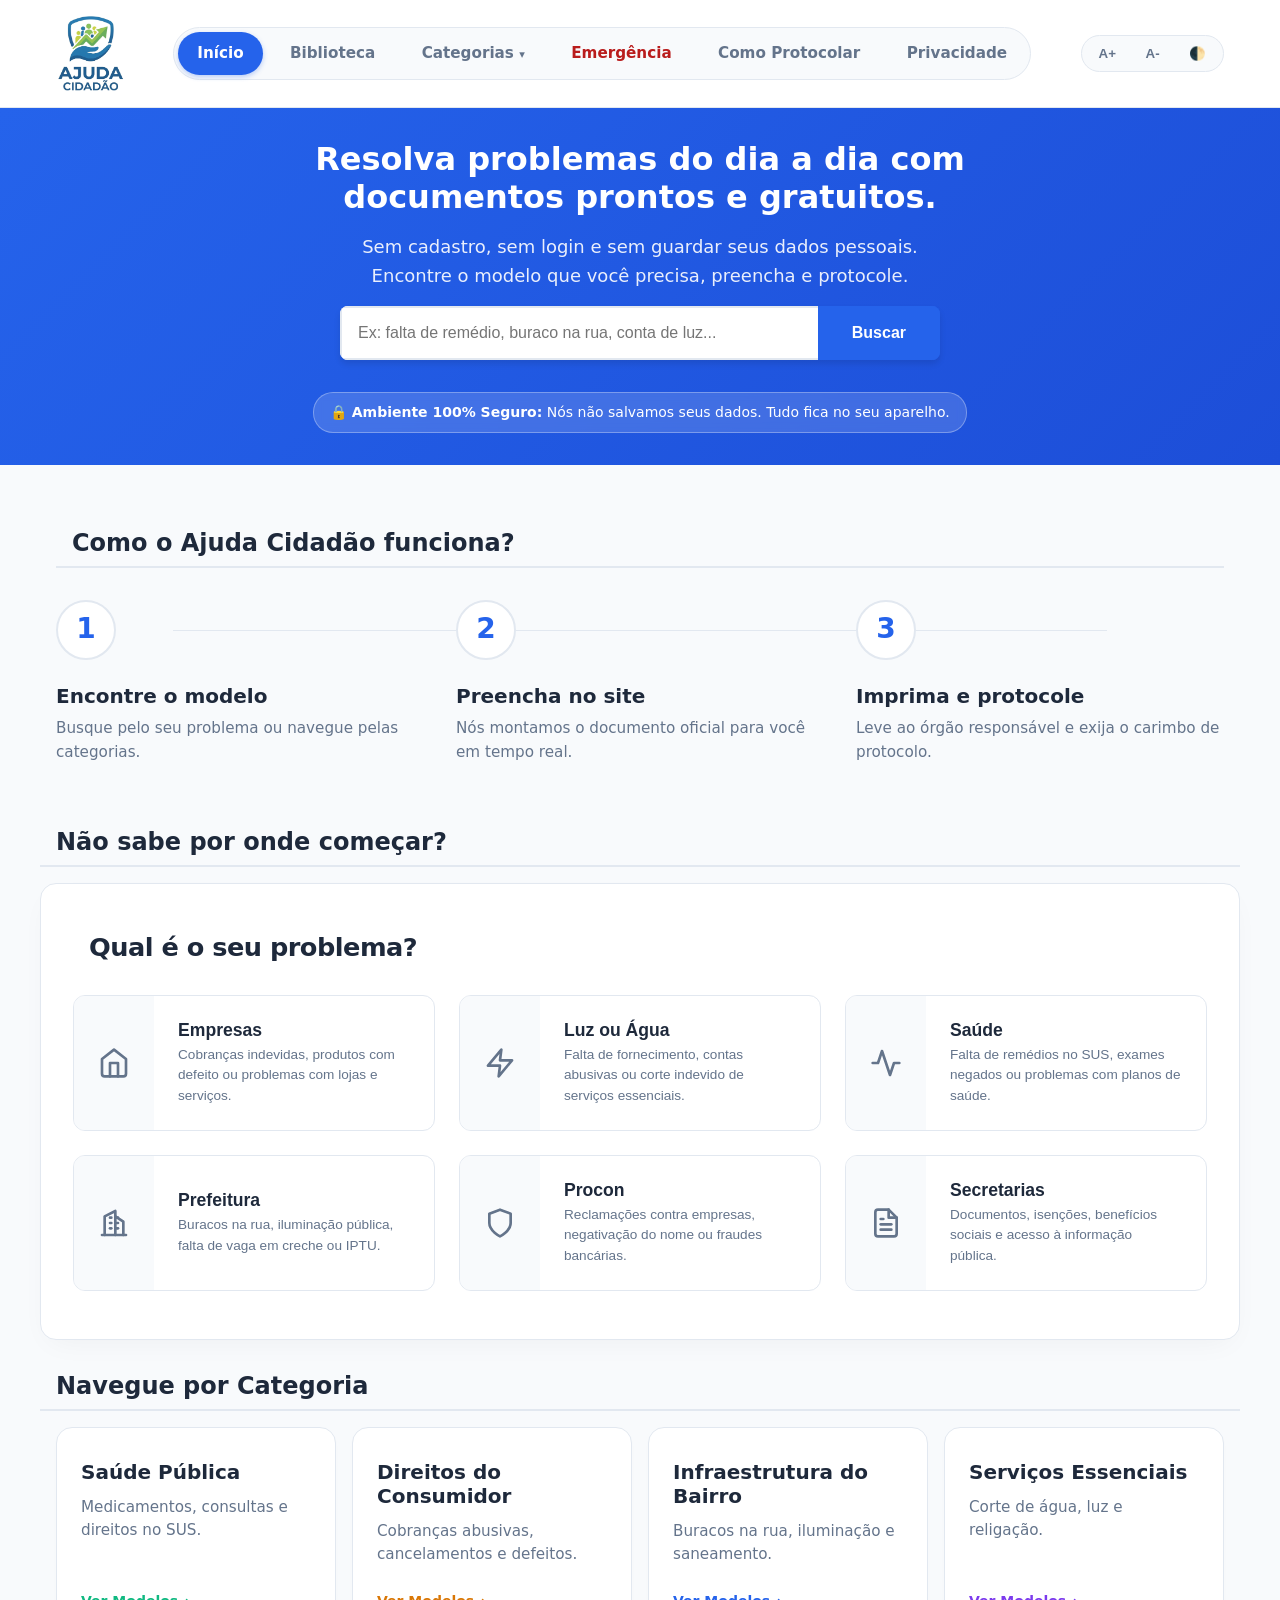
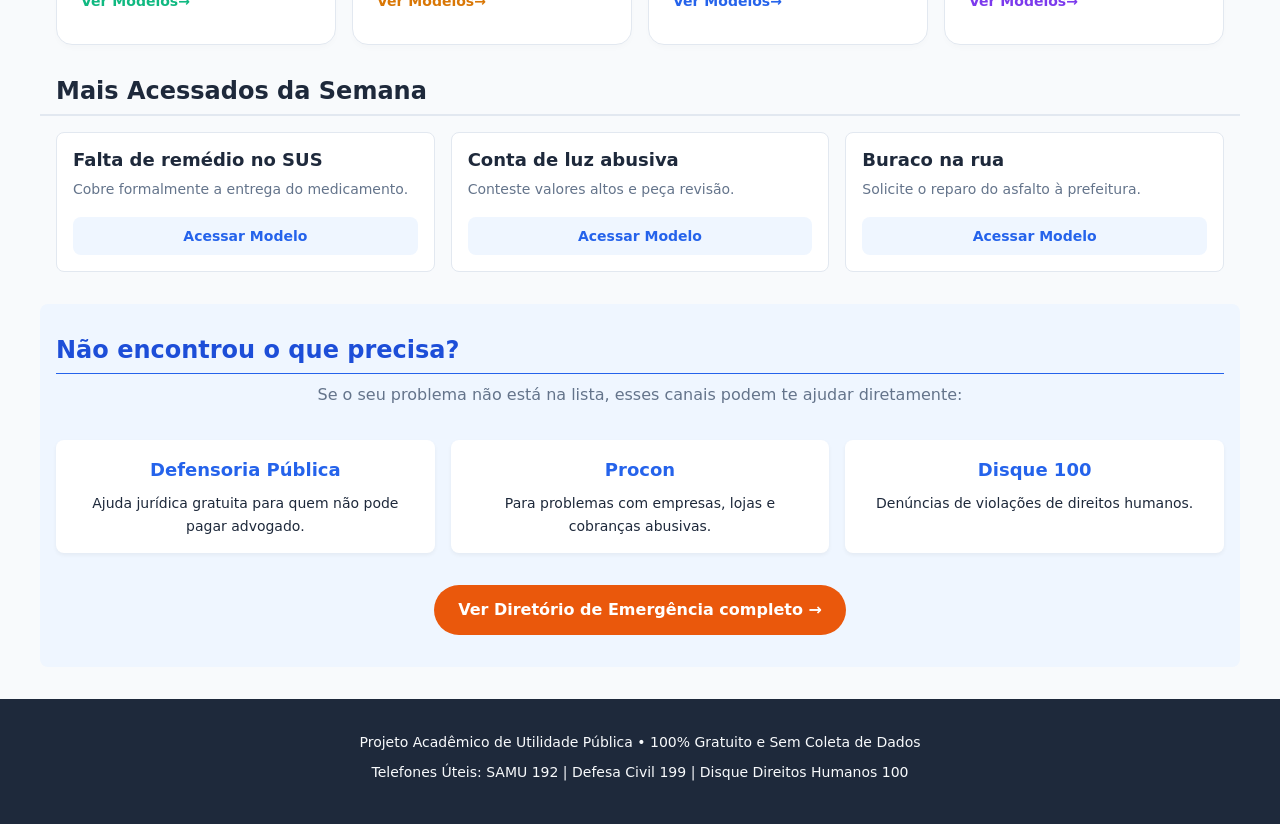
==== commit 1ee3c4db: "feat(ux): Atualização do portal resolução de bugs, acerto do codigo atualização do item 4 segurança " ====
--- a/index.html
+++ b/index.html
@@ -11,7 +11,6 @@
     <link rel="stylesheet" href="css/layout.css">
     <link rel="stylesheet" href="css/componentes.css">
     <link rel="stylesheet" href="css/home.css">
-    <link rel="stylesheet" href="css/home.css">
     <link rel="stylesheet" href="css/triagem.css">
 </head>
 <body>
@@ -32,6 +31,7 @@
                     Categorias <span class="seta">▾</span>
                 </button>
                 
+                <a href="diretorio-emergencia.html" class="menu-link">Emergência</a>
                 <a href="guia-protocolo.html" class="menu-link">Como Protocolar</a>
                 <a href="sobre.html" class="menu-link">Privacidade</a>
             </nav>
@@ -78,6 +78,10 @@
                 <div class="mega-coluna">
                     <h3><a href="biblioteca.html?cat=pequenas-causas">Pequenas Causas</a></h3>
                     <p>Cobranças, acidentes e danos do dia a dia.</p>
+                </div>
+                <div class="mega-coluna">
+                    <h3><a href="biblioteca.html?cat=seguranca">Segurança Pública</a></h3>
+                    <p>Abuso de autoridade, denúncias e BO.</p>
                 </div>
             </div>
         </div>
@@ -195,6 +199,7 @@
                     <p>Denúncias de violações de direitos humanos.</p>
                 </div>
             </div>
+            <a href="diretorio-emergencia.html" class="btn-emergencia-home">Ver Diretório de Emergência completo →</a>
         </section>
     </main>
 
--- a/css/base.css
+++ b/css/base.css
@@ -33,7 +33,7 @@
 /* Acessibilidade: Foco visível para navegação por teclado */
 :focus-visible {
   outline: 3px solid var(--cor-primaria);
-  outline-offset: 2px;
+  outline-offset: 0;
 }
 
 /* Elementos de mídia não vazam do container */
--- a/css/componentes.css
+++ b/css/componentes.css
@@ -285,4 +285,27 @@
   color: var(--cor-texto-leve);
   line-height: 1.4;
   margin: 0;
+}
+
+/* =========================================
+   LINK "EMERGÊNCIA" — DIFERENCIAÇÃO SUTIL
+   Vermelho opaco quando inativo; estado ativo segue o padrão azul dos outros.
+   ========================================= */
+.menu-principal .menu-link[href="diretorio-emergencia.html"]:not(.ativo) {
+  color: #b91c1c;
+}
+
+.menu-principal .menu-link[href="diretorio-emergencia.html"]:not(.ativo):hover {
+  color: #991b1b;
+  background-color: #fef2f2;
+}
+
+/* Alto Contraste: mantém amarelo como os outros links */
+body.alto-contraste .menu-principal .menu-link[href="diretorio-emergencia.html"]:not(.ativo) {
+  color: #ffff00;
+}
+
+body.alto-contraste .menu-principal .menu-link[href="diretorio-emergencia.html"]:not(.ativo):hover {
+  background-color: #333333;
+  color: #ffff00;
 }
--- a/css/home.css
+++ b/css/home.css
@@ -280,4 +280,30 @@
 /* Faz a setinha deslizar para a direita no hover */
 .grid-categorias .card:hover .btn-card::after {
   transform: translateX(4px);
-}+}
+
+/* Botão que leva ao Diretório de Emergência (na seção ajuda-adicional) */
+.btn-emergencia-home {
+  display: inline-block;
+  margin-top: var(--espaco-grande);
+  padding: 0.75rem 1.5rem;
+  background-color: var(--cor-alerta);
+  color: white;
+  font-weight: 700;
+  font-size: 1rem;
+  border-radius: 50px;
+  text-decoration: none;
+  transition: all 0.2s ease;
+}
+
+.btn-emergencia-home:hover {
+  background-color: #c2410c;
+  text-decoration: none;
+  transform: translateY(-1px);
+  box-shadow: 0 4px 12px rgba(234, 88, 12, 0.3);
+}
+
+body.alto-contraste .btn-emergencia-home {
+  background-color: #ffff00;
+  color: #000000;
+}
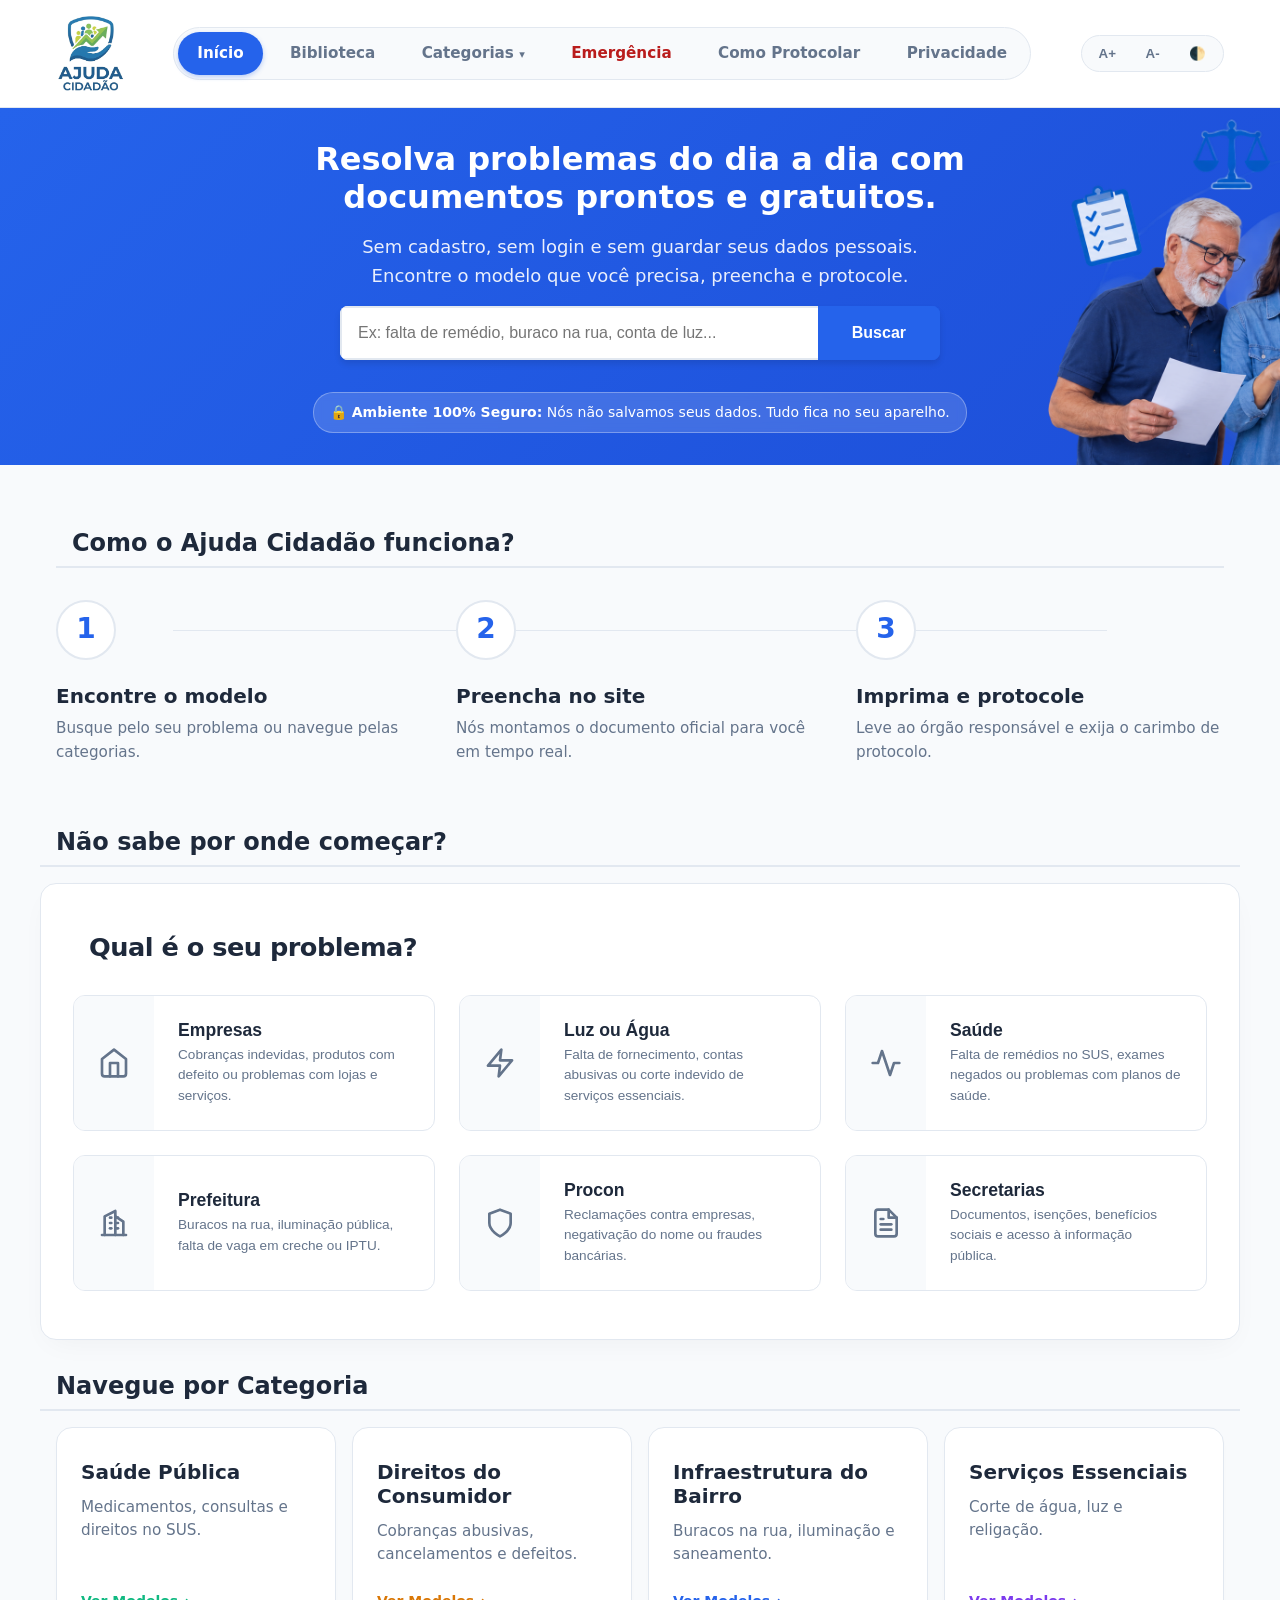
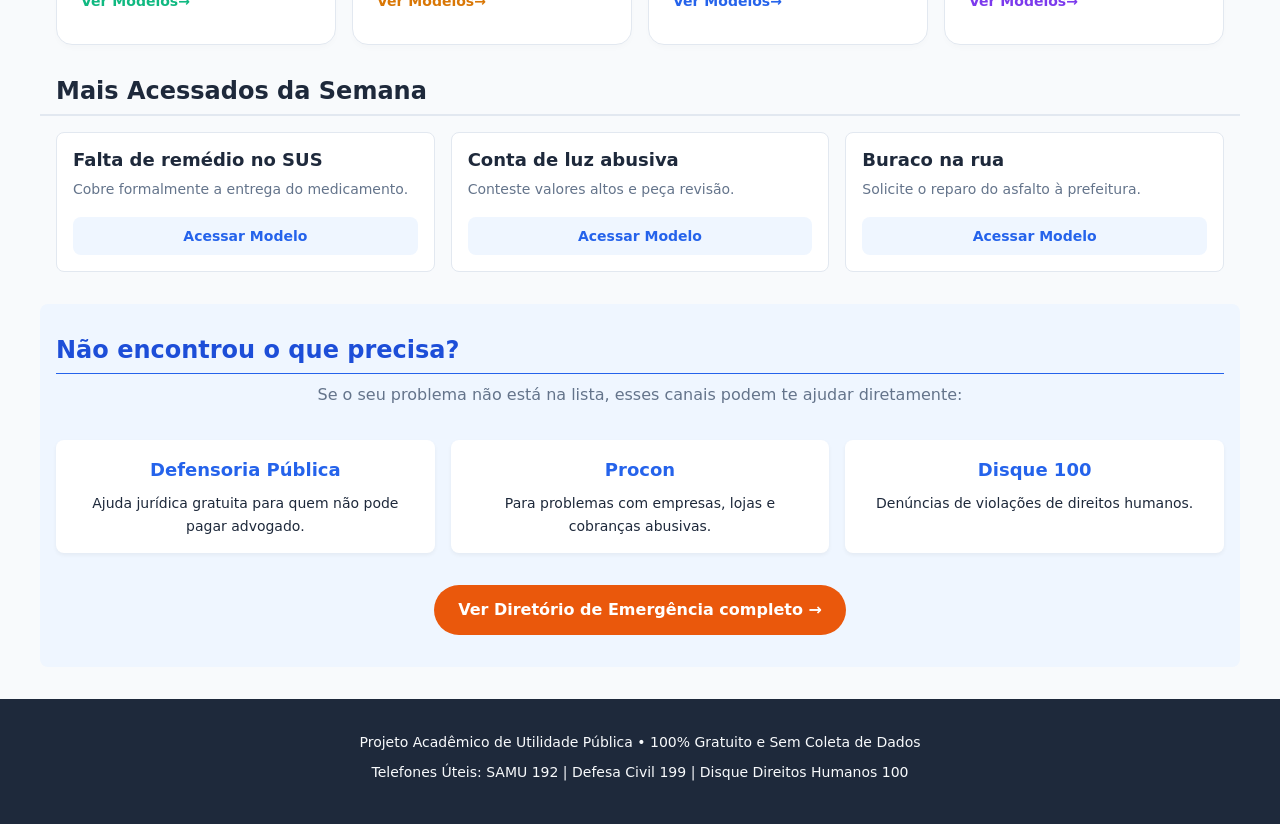
==== commit 574a3d0b: "feat: ajuste de imagem na pagina inicial" ====
--- a/index.html
+++ b/index.html
@@ -103,6 +103,7 @@
             <div class="selo-privacidade">
                 🔒 <strong>Ambiente 100% Seguro:</strong> Nós não salvamos seus dados. Tudo fica no seu aparelho.
             </div>
+            
         </section>
 
                 <!-- SEÇÃO COMO FUNCIONA -->
--- a/css/home.css
+++ b/css/home.css
@@ -307,3 +307,40 @@
   background-color: #ffff00;
   color: #000000;
 }
+
+/* ===== Hero com ilustração de fundo (à direita, atrás do conteúdo) ===== */
+.hero {
+    position: relative;
+    background-color: #2563eb;   /* azul base — liga com o azul da imagem */
+    overflow: hidden;
+}
+
+/* A ilustração entra aqui, como camada decorativa atrás do texto */
+.hero::before {
+    content: "";
+    position: absolute;
+    top: 0;
+    right: 0;
+    bottom: 0;
+    width: 55%;                  /* ocupa só a metade direita no desktop */
+    background-image: url('../assets/imagens/hero-cidadaos.png');
+    background-repeat: no-repeat;
+        background-position: 0% center; /* 80% da esquerda = 20% de distância da direita */
+    background-size: auto 100%;  /* altura total, largura proporcional (sem distorcer) */
+    opacity: 0.9;                /* 0.9 = quase cheia; baixe p/ fundir mais */
+    z-index: 0;
+    pointer-events: none;        /* não rouba cliques da busca */
+}
+
+/* Garante que título, subtítulo e busca fiquem NA FRENTE da imagem */
+.hero .container {
+    position: relative;
+    z-index: 1;
+}
+
+/* Mobile: a ilustração vira um toque sutil atrás do texto (não polui) */
+@media (max-width: 768px) {
+    .hero::before {
+        display: none;
+    }
+}
